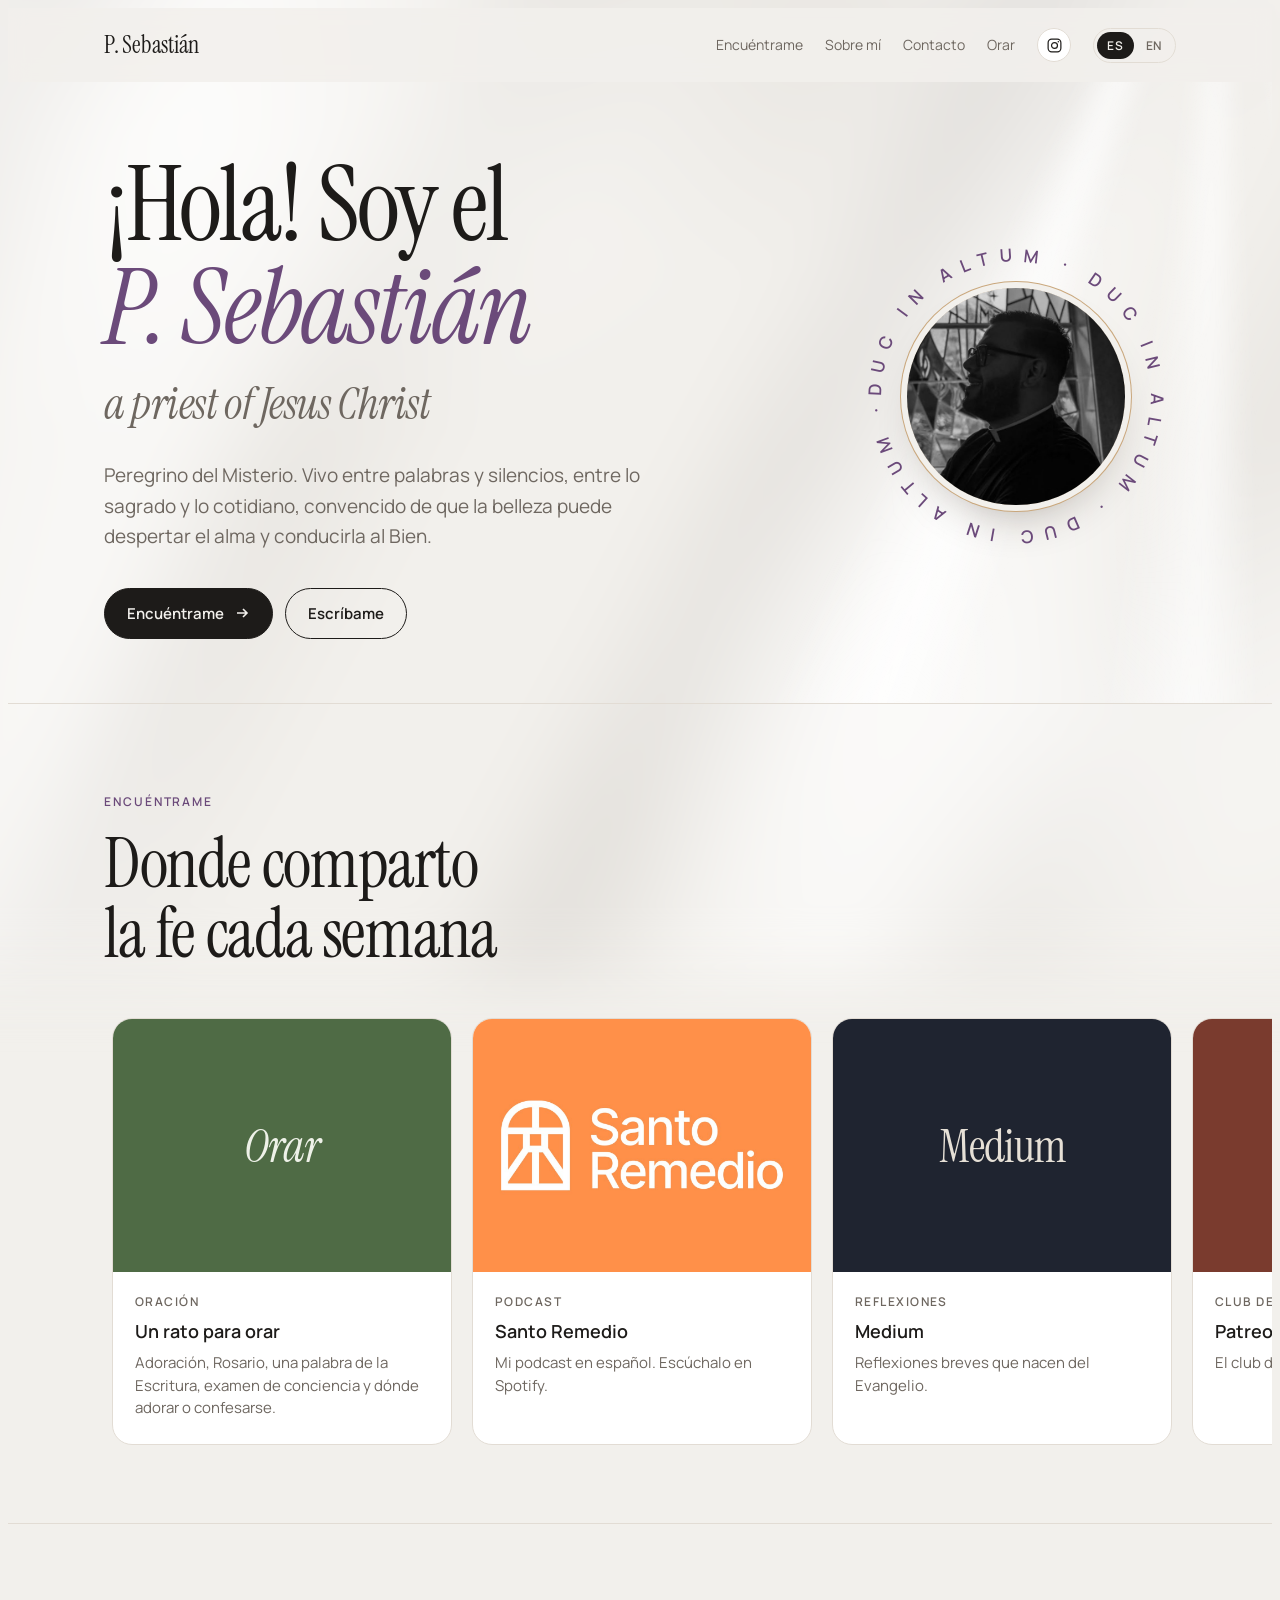
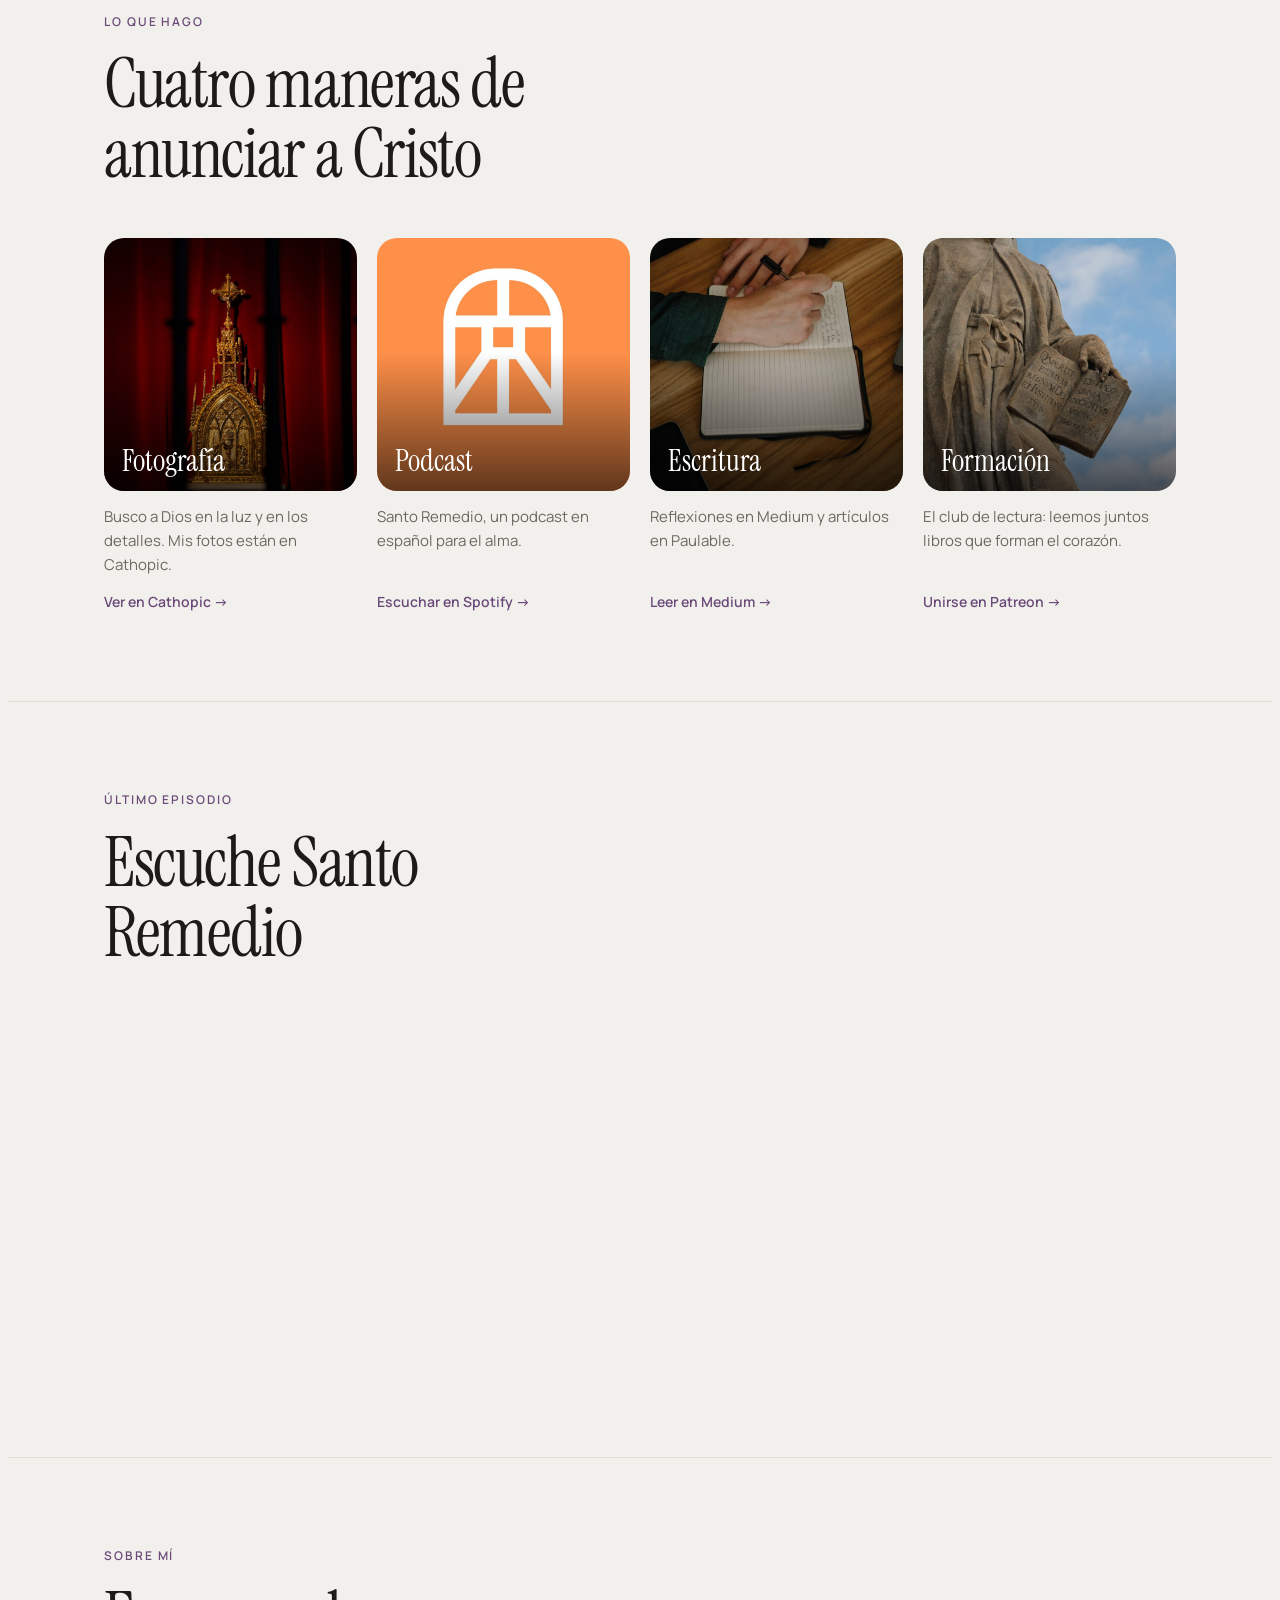
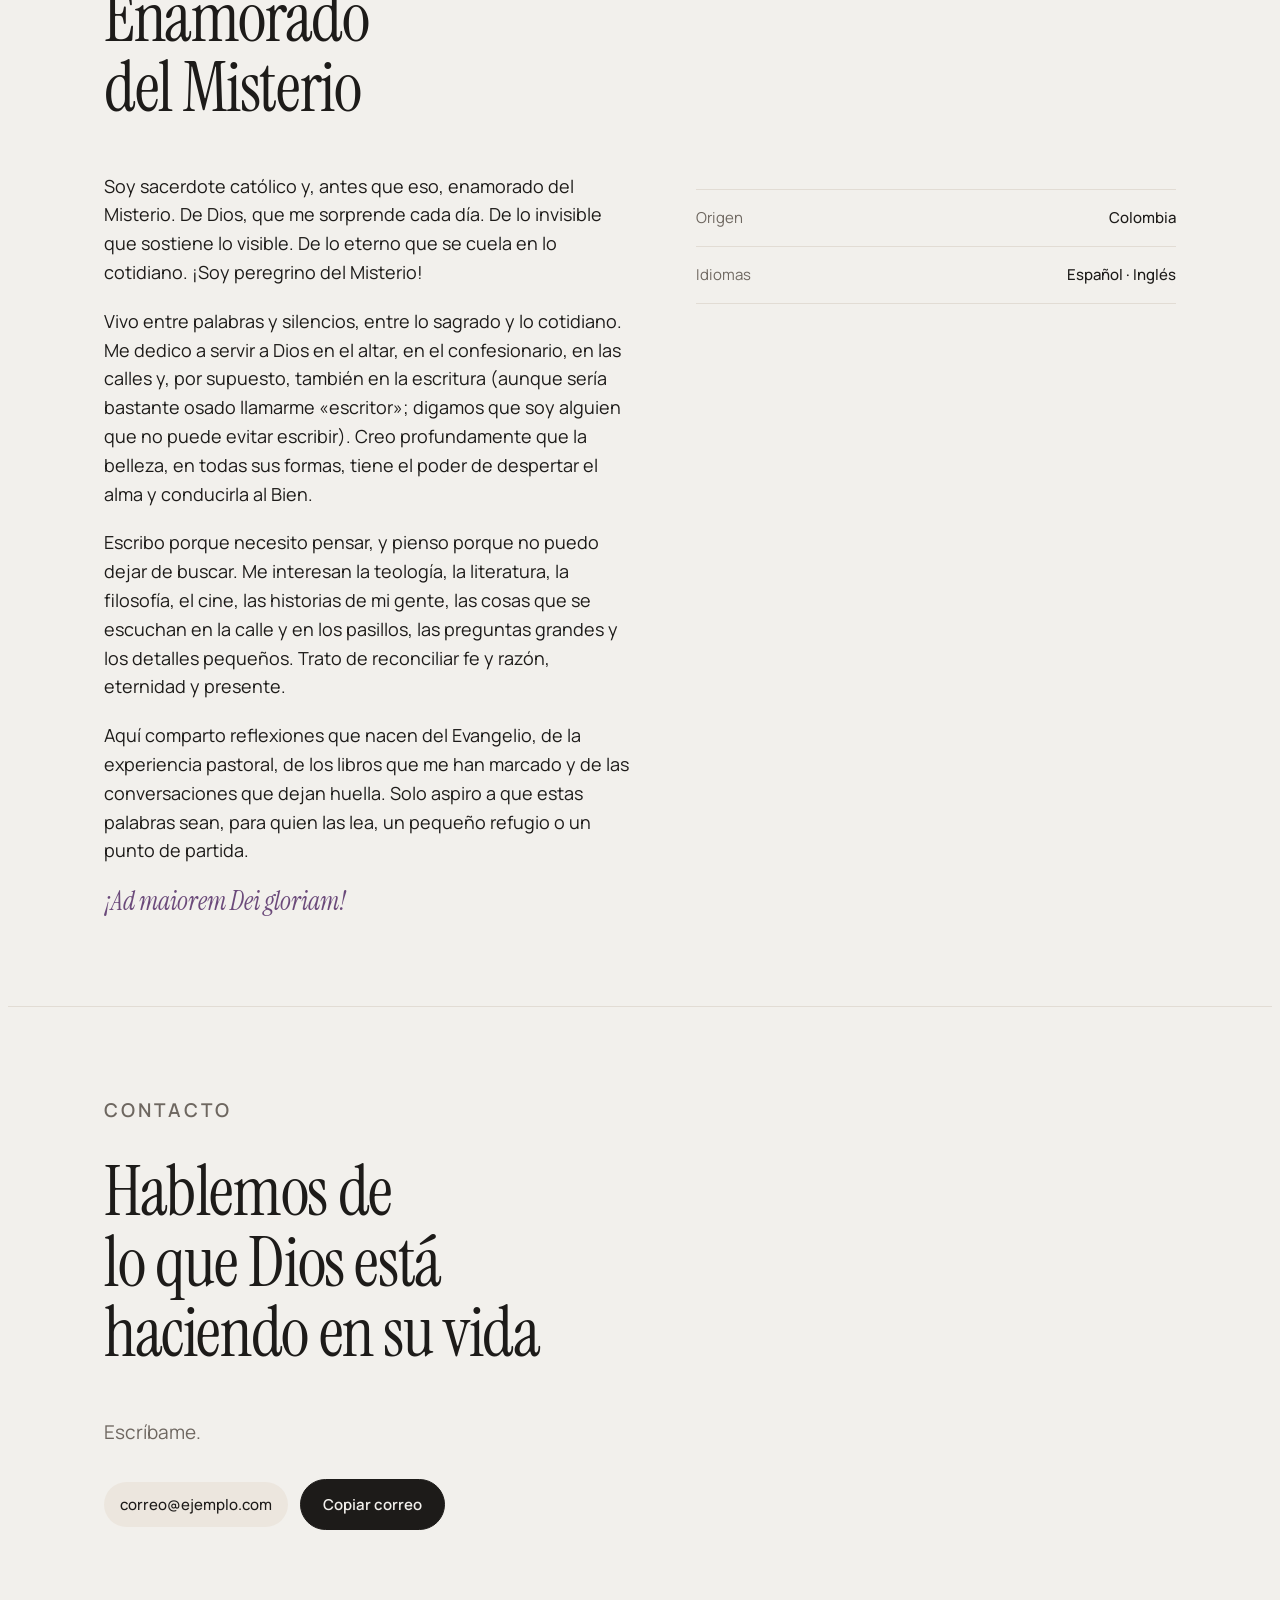
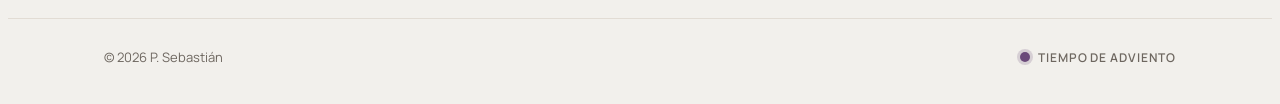
==== index.html @ 457eebe2 "Add files via upload" ====
<!doctype html>
<html lang="es">
<head>
<meta charset="utf-8">
<meta name="viewport" content="width=device-width, initial-scale=1, viewport-fit=cover">
<meta name="description" content="Sacerdote católico colombiano, peregrino del Misterio. Podcast Santo Remedio, reflexiones, fotografía, libros recomendados y la Escuela de Virtudes.">
<link rel="canonical" href="https://www.el-padrecito.com/">
<meta property="og:type" content="website">
<meta property="og:site_name" content="El Padrecito">
<meta property="og:locale" content="es_ES">
<meta property="og:title" content="P. Sebastián Muñoz Chavarría · a priest of Jesus Christ">
<meta property="og:description" content="Sacerdote católico colombiano, peregrino del Misterio. Podcast Santo Remedio, reflexiones, fotografía, libros recomendados y la Escuela de Virtudes.">
<meta property="og:url" content="https://www.el-padrecito.com/">
<meta property="og:image" content="https://www.el-padrecito.com/og.jpg">
<meta property="og:image:width" content="1200">
<meta property="og:image:height" content="630">
<meta name="twitter:card" content="summary_large_image">
<meta name="twitter:title" content="P. Sebastián Muñoz Chavarría · a priest of Jesus Christ">
<meta name="twitter:description" content="Sacerdote católico colombiano, peregrino del Misterio. Podcast Santo Remedio, reflexiones, fotografía, libros recomendados y la Escuela de Virtudes.">
<meta name="twitter:image" content="https://www.el-padrecito.com/og.jpg">
<script type="application/ld+json">{"@context": "https://schema.org", "@type": "Person", "name": "Sebastián Muñoz Chavarría", "alternateName": ["P. Sebastián", "El Padrecito"], "jobTitle": "Sacerdote católico", "url": "https://www.el-padrecito.com/", "image": "https://www.el-padrecito.com/retrato.jpg", "sameAs": ["https://www.instagram.com/elpadrecito.co/", "https://open.spotify.com/show/6tqSqzJqAPryxEpeXzeEpU", "https://medium.com/@sebastianmunoz412", "https://www.patreon.com/c/elpadrecito", "https://cathopic.com/@sebastianmunoz412", "https://paulable.com/@sebastian"]}</script>
<title>P. Sebastián Muñoz Chavarría · a priest of Jesus Christ</title>
<link rel="icon" href="favicon.svg" type="image/svg+xml">
<link rel="icon" href="favicon-32.png" sizes="32x32" type="image/png">
<link rel="apple-touch-icon" href="apple-touch-icon.png">
<link rel="preconnect" href="https://fonts.googleapis.com">
<link rel="preconnect" href="https://fonts.gstatic.com" crossorigin>
<link rel="stylesheet" href="https://fonts.googleapis.com/css2?family=Instrument+Serif:ital@0;1&family=Manrope:wght@400;500;600&display=swap">
<script src="liturgia.js?v=1"></script>
<link rel="stylesheet" href="style.css?v=15">

</head>
<body>
<div class="satin" aria-hidden="true"></div>
<nav>
  <div class="wrap">
    <a class="brand" href="#top">P. Sebastián</a>
    <div class="navlinks">
      <a href="#trabajo" data-es="Encuéntrame" data-en="Find me">Encuéntrame</a>
      <a href="#sobre" data-es="Sobre mí" data-en="About">Sobre mí</a>
      <a href="#contacto" data-es="Contacto" data-en="Contact">Contacto</a>
      <a href="orar.html" data-es="Orar" data-en="Pray">Orar</a>
      <a class="ig" href="https://www.instagram.com/elpadrecito.co/" target="_blank" rel="noopener" aria-label="Instagram @elpadrecito.co" title="@elpadrecito.co"><svg viewBox="0 0 24 24" width="17" height="17" fill="none" stroke="currentColor" stroke-width="1.7" aria-hidden="true"><rect x="3" y="3" width="18" height="18" rx="5"/><circle cx="12" cy="12" r="4.2"/><circle cx="17.4" cy="6.6" r="1.1" fill="currentColor" stroke="none"/></svg></a>
      <div class="lang" role="group" aria-label="Idioma / Language">
        <button type="button" id="lang-es" aria-pressed="true">ES</button>
        <button type="button" id="lang-en" aria-pressed="false">EN</button>
      </div>
    </div>
  </div>
</nav>

<header class="hero" id="top">
  <div class="wrap">
    <div class="hero-grid">
    <div class="hero-text">
    <h1 data-es="¡Hola! Soy el <em>P. Sebastián</em><span class='tagline'>a priest of Jesus Christ</span>" data-en="Hi! I'm <em>Fr. Sebastián</em><span class='tagline'>a priest of Jesus Christ</span>">¡Hola! Soy el <em>P. Sebastián</em><span class='tagline'>a priest of Jesus Christ</span></h1>
    <p data-es="Peregrino del Misterio. Vivo entre palabras y silencios, entre lo sagrado y lo cotidiano, convencido de que la belleza puede despertar el alma y conducirla al Bien." data-en="A pilgrim of the Mystery. I live between words and silences, between the sacred and the everyday, convinced that beauty can awaken the soul and lead it to the Good.">Peregrino del Misterio. Vivo entre palabras y silencios, entre lo sagrado y lo cotidiano, convencido de que la belleza puede despertar el alma y conducirla al Bien.</p>
    <div class="ctas">
      <a class="btn primary" href="#trabajo"><span data-es="Encuéntrame" data-en="Find me">Encuéntrame</span><svg viewBox="0 0 16 16" fill="none" stroke="currentColor" stroke-width="1.6"><path d="M3 8h10M9 4l4 4-4 4"/></svg></a>
      <a class="btn" href="#contacto"><span data-es="Escríbame" data-en="Get in touch">Escríbame</span></a>
    </div>
      <div class="sd-pill" id="santo" hidden><span class="d" id="santo-d"></span><span class="t"><span class="n"><span id="santo-hoy">Hoy,</span> <b id="santo-n"></b></span><i id="santo-q"></i><small id="santo-r"></small></span></div>
    </div>
    <div class="portrait" aria-hidden="false">
      <img src="retrato.jpg" alt="P. Sebastián Muñoz Chavarría junto a un vitral" width="520" height="520">
      <svg class="ring-text" viewBox="0 0 200 200" aria-hidden="true"><defs><path id="ringPath" d="M100,100 m-84,0 a84,84 0 1,1 168,0 a84,84 0 1,1 -168,0"/></defs><text><textPath href="#ringPath" textLength="520">DUC IN ALTUM · DUC IN ALTUM · DUC IN ALTUM ·</textPath></text></svg>
    </div>
    </div>
  </div>
</header>

<section class="block" id="trabajo" style="padding-bottom:72px">
  <div class="wrap">
    <p class="label" data-es="Encuéntrame" data-en="Find me">Encuéntrame</p>
    <h2 data-es="Donde comparto la fe cada semana" data-en="Where I share the faith every week">Donde comparto la fe cada semana</h2>
  </div>
  <div class="gallery" id="gallery" tabindex="0" aria-label="Galería de proyectos">
    <div class="track" id="track">
      <a class="work" data-link="rezar" href="orar.html">
        <div class="art" style="background:#4f6b45;color:#eef1e8"><span><i>Orar</i></span></div>
        <div class="meta"><span class="kind" data-es="Oración" data-en="Prayer">Oración</span><span class="title" data-es="Un rato para orar" data-en="A moment to pray">Un rato para orar</span><span class="desc" data-es="Adoración, Rosario, una palabra de la Escritura, examen de conciencia y dónde adorar o confesarse." data-en="Adoration, the Rosary, a word from Scripture, an examination of conscience and where to adore or go to confession.">Adoración, Rosario, una palabra de la Escritura, examen de conciencia y dónde adorar o confesarse.</span></div>
      </a>
      <a class="work" data-link="spotify" href="#contacto" target="_blank" rel="noopener">
        <div class="art photo-art" style="background:#ff9049"><img src="santo-remedio.jpg" alt="Santo Remedio" loading="lazy"></div>
        <div class="meta"><span class="kind" data-es="Podcast" data-en="Podcast">Podcast</span><span class="title">Santo Remedio</span><span class="desc" data-es="Mi podcast en español. Escúchalo en Spotify." data-en="My Spanish-language podcast. Listen on Spotify.">Mi podcast en español. Escúchalo en Spotify.</span></div>
      </a>
      <a class="work" data-link="medium" href="#contacto" target="_blank" rel="noopener">
        <div class="art" style="background:#1f2430;color:#e6e0d6"><span>Medium</span></div>
        <div class="meta"><span class="kind" data-es="Reflexiones" data-en="Reflections">Reflexiones</span><span class="title">Medium</span><span class="desc" data-es="Reflexiones breves que nacen del Evangelio." data-en="Short reflections born from the Gospel.">Reflexiones breves que nacen del Evangelio.</span></div>
      </a>
      <a class="work" data-link="patreon" href="#contacto" target="_blank" rel="noopener">
        <div class="art" style="background:#7a3b2e;color:#f6e9e0"><span>Book<br><i>Club</i></span></div>
        <div class="meta"><span class="kind" data-es="Club de lectura" data-en="Book club">Club de lectura</span><span class="title">Patreon</span><span class="desc" data-es="El club de lectura, libro por libro." data-en="The book club, one book at a time.">El club de lectura, libro por libro.</span></div>
      </a>
      <a class="work" data-link="paulable" href="#contacto" target="_blank" rel="noopener">
        <div class="art" style="background:#e9dfd1;color:#3a2a1c"><span><i>Paulable</i></span></div>
        <div class="meta"><span class="kind" data-es="Artículos" data-en="Articles">Artículos</span><span class="title">Paulable</span><span class="desc" data-es="Artículos sobre fe, cultura y vida cristiana." data-en="Articles on faith, culture and Christian life.">Artículos sobre fe, cultura y vida cristiana.</span></div>
      </a>
      <a class="work" data-link="cathopic" href="#contacto" target="_blank" rel="noopener">
        <div class="art" style="background:#c9a77c;color:#2a1d10"><span>Cathopic</span></div>
        <div class="meta"><span class="kind" data-es="Fotografía" data-en="Photography">Fotografía</span><span class="title">Cathopic</span><span class="desc" data-es="Mis fotografías, libres para usar en la Iglesia." data-en="My photographs, free to use for the Church.">Mis fotografías, libres para usar en la Iglesia.</span></div>
      </a>
      <a class="work" data-link="virtudes" href="#contacto" target="_blank" rel="noopener">
        <div class="art" style="background:#dde3da;color:#24302a"><span>Escuela de<br><i>Virtudes</i></span></div>
        <div class="meta"><span class="kind" data-es="Formación" data-en="Formation">Formación</span><span class="title">Escuela de Virtudes</span><span class="desc" data-es="Encuentros sobre la vida virtuosa." data-en="Sessions on the life of virtue.">Encuentros sobre la vida virtuosa.</span></div>
      </a>
      <a class="work" data-link="libros" href="#contacto" target="_blank" rel="noopener">
        <div class="art" style="background:#3b3047;color:#efe6f2"><span><i>Libros</i></span></div>
        <div class="meta"><span class="kind" data-es="Recomendaciones" data-en="Recommendations">Recomendaciones</span><span class="title">Libros recomendados</span><span class="desc" data-es="Los libros que me han marcado." data-en="The books that have shaped me.">Los libros que me han marcado.</span></div>
      </a>
    </div>
  </div>
</section>

<section class="block" id="hago">
  <div class="wrap">
    <p class="label" data-es="Lo que hago" data-en="What I do">Lo que hago</p>
    <h2 data-es="Cuatro maneras de anunciar a Cristo" data-en="Four ways of proclaiming Christ">Cuatro maneras de anunciar a Cristo</h2>
    <div class="crafts">
      <div class="craft has-photo">
        <div class="ill photo"><img src="tabernaculo.jpg" alt="Tabernáculo dorado frente a una cortina roja" loading="lazy"><span class="cap" data-es="Fotografía" data-en="Photography">Fotografía</span></div>
        <h3 data-es="Fotografía" data-en="Photography">Fotografía</h3>
        <p data-es="Busco a Dios en la luz y en los detalles. Mis fotos están en Cathopic." data-en="I look for God in light and in details. My photos are on Cathopic.">Busco a Dios en la luz y en los detalles. Mis fotos están en Cathopic.</p>
        <a class="more" data-link="cathopic" href="#contacto" target="_blank" rel="noopener"><span data-es="Ver en Cathopic" data-en="See on Cathopic">Ver en Cathopic</span> →</a>
      </div>
      <div class="craft has-photo">
        <div class="ill photo"><img src="podcast.jpg" alt="Logo de Santo Remedio" loading="lazy"><span class="cap" data-es="Podcast" data-en="Podcast">Podcast</span></div>
        <h3 data-es="Podcast" data-en="Podcast">Podcast</h3>
        <p data-es="Santo Remedio, un podcast en español para el alma." data-en="Santo Remedio, a Spanish-language podcast for the soul.">Santo Remedio, un podcast en español para el alma.</p>
        <a class="more" data-link="spotify" href="#contacto" target="_blank" rel="noopener"><span data-es="Escuchar en Spotify" data-en="Listen on Spotify">Escuchar en Spotify</span> →</a>
      </div>
      <div class="craft has-photo">
        <div class="ill photo"><img src="escritura.jpg" alt="Mano escribiendo en un cuaderno" loading="lazy"><span class="cap" data-es="Escritura" data-en="Writing">Escritura</span></div>
        <h3 data-es="Escritura" data-en="Writing">Escritura</h3>
        <p data-es="Reflexiones en Medium y artículos en Paulable." data-en="Reflections on Medium and articles on Paulable.">Reflexiones en Medium y artículos en Paulable.</p>
        <a class="more" data-link="medium" href="#contacto" target="_blank" rel="noopener"><span data-es="Leer en Medium" data-en="Read on Medium">Leer en Medium</span> →</a>
      </div>
      <div class="craft has-photo">
        <div class="ill photo"><img src="formacion.jpg" alt="Estatua de un santo con un libro abierto" loading="lazy"><span class="cap" data-es="Formación" data-en="Formation">Formación</span></div>
        <h3 data-es="Formación" data-en="Formation">Formación</h3>
        <p data-es="El club de lectura: leemos juntos libros que forman el corazón." data-en="The book club: we read books together that form the heart.">El club de lectura: leemos juntos libros que forman el corazón.</p>
        <a class="more" data-link="patreon" href="#contacto" target="_blank" rel="noopener"><span data-es="Unirse en Patreon" data-en="Join on Patreon">Unirse en Patreon</span> →</a>
      </div>
    </div>
  </div>
</section>


<section class="block" id="podcast">
  <div class="wrap">
    <p class="label" data-es="Último episodio" data-en="Latest episode">Último episodio</p>
    <h2 data-es="Escuche Santo Remedio" data-en="Listen to Santo Remedio">Escuche Santo Remedio</h2>
    <div class="player"><iframe title="Santo Remedio en Spotify" src="https://open.spotify.com/embed/show/6tqSqzJqAPryxEpeXzeEpU?utm_source=generator" width="100%" height="352" frameborder="0" allowfullscreen allow="autoplay; clipboard-write; encrypted-media; fullscreen; picture-in-picture" loading="lazy"></iframe></div>
  </div>
</section>

<section class="block" id="sobre">
  <div class="wrap">
    <p class="label" data-es="Sobre mí" data-en="About me">Sobre mí</p>
    <h2 data-es="Enamorado del Misterio" data-en="In love with the Mystery">Enamorado del Misterio</h2>
    <div class="about">
      <div class="text">
        <p data-es="Soy sacerdote católico y, antes que eso, enamorado del Misterio. De Dios, que me sorprende cada día. De lo invisible que sostiene lo visible. De lo eterno que se cuela en lo cotidiano. ¡Soy peregrino del Misterio!" data-en="I am a Catholic priest and, before that, in love with the Mystery. With God, who surprises me every day. With the invisible that holds up the visible. With the eternal that slips into the everyday. I am a pilgrim of the Mystery!">Soy sacerdote católico y, antes que eso, enamorado del Misterio. De Dios, que me sorprende cada día. De lo invisible que sostiene lo visible. De lo eterno que se cuela en lo cotidiano. ¡Soy peregrino del Misterio!</p>
        <p data-es="Vivo entre palabras y silencios, entre lo sagrado y lo cotidiano. Me dedico a servir a Dios en el altar, en el confesionario, en las calles y, por supuesto, también en la escritura (aunque sería bastante osado llamarme «escritor»; digamos que soy alguien que no puede evitar escribir). Creo profundamente que la belleza, en todas sus formas, tiene el poder de despertar el alma y conducirla al Bien." data-en="I live between words and silences, between the sacred and the everyday. I serve God at the altar, in the confessional, in the streets and, of course, in writing too (though calling myself a “writer” would be rather bold; let’s say I am someone who can’t help writing). I believe deeply that beauty, in all its forms, has the power to awaken the soul and lead it to the Good.">Vivo entre palabras y silencios, entre lo sagrado y lo cotidiano. Me dedico a servir a Dios en el altar, en el confesionario, en las calles y, por supuesto, también en la escritura (aunque sería bastante osado llamarme «escritor»; digamos que soy alguien que no puede evitar escribir). Creo profundamente que la belleza, en todas sus formas, tiene el poder de despertar el alma y conducirla al Bien.</p>
        <p data-es="Escribo porque necesito pensar, y pienso porque no puedo dejar de buscar. Me interesan la teología, la literatura, la filosofía, el cine, las historias de mi gente, las cosas que se escuchan en la calle y en los pasillos, las preguntas grandes y los detalles pequeños. Trato de reconciliar fe y razón, eternidad y presente." data-en="I write because I need to think, and I think because I can’t stop searching. I care about theology, literature, philosophy, film, the stories of my people, the things you hear in the street and in the hallways, the big questions and the small details. I try to reconcile faith and reason, eternity and the present.">Escribo porque necesito pensar, y pienso porque no puedo dejar de buscar. Me interesan la teología, la literatura, la filosofía, el cine, las historias de mi gente, las cosas que se escuchan en la calle y en los pasillos, las preguntas grandes y los detalles pequeños. Trato de reconciliar fe y razón, eternidad y presente.</p>
        <p data-es="Aquí comparto reflexiones que nacen del Evangelio, de la experiencia pastoral, de los libros que me han marcado y de las conversaciones que dejan huella. Solo aspiro a que estas palabras sean, para quien las lea, un pequeño refugio o un punto de partida." data-en="Here I share reflections born from the Gospel, from pastoral experience, from the books that have shaped me and from the conversations that leave a mark. My only hope is that these words may be, for whoever reads them, a small refuge or a place to begin.">Aquí comparto reflexiones que nacen del Evangelio, de la experiencia pastoral, de los libros que me han marcado y de las conversaciones que dejan huella. Solo aspiro a que estas palabras sean, para quien las lea, un pequeño refugio o un punto de partida.</p>
        <p class="quote">¡Ad maiorem Dei gloriam!</p>
      </div>
      <dl class="facts">
        <div><dt data-es="Origen" data-en="From">Origen</dt><dd>Colombia</dd></div>
        <div><dt data-es="Idiomas" data-en="Languages">Idiomas</dt><dd data-es="Español · Inglés" data-en="Spanish · English">Español · Inglés</dd></div>
        <div><dt data-es="Formación" data-en="Studies">Formación</dt><dd data-es="M.Div. · Lic. en Derecho Canónico (en curso)" data-en="M.Div. · Lic. in Canon Law (in progress)">M.Div. · Lic. en Derecho Canónico (en curso)</dd></div>
      </dl>
    </div>
  </div>
</section>

<section class="block contact" id="contacto">
  <div class="wrap">
    <p class="label" data-es="Contacto" data-en="Get in touch">Contacto</p>
    <h2 data-es="Hablemos de lo que Dios está haciendo en su vida" data-en="Let's talk about what God is doing in your life">Hablemos de lo que Dios está haciendo en su vida</h2>
    <p data-es="Escríbame." data-en="Write to me.">Escríbame.</p>
    <div class="mail">
      <code id="email">correo@ejemplo.com</code>
      <button class="btn primary" type="button" id="copy"><span data-es="Copiar correo" data-en="Copy email">Copiar correo</span></button>
      <span class="toast" id="toast" aria-live="polite"></span>
    </div>
  </div>
</section>

<footer>
  <div class="wrap">
    <span>© 2026 P. Sebastián</span>
  </div>
</footer>

<script>
(function(){
  // language
  const els=[...document.querySelectorAll('[data-es]')];
  const bES=document.getElementById('lang-es'), bEN=document.getElementById('lang-en');
  function setLang(l){
    els.forEach(e=>{e.innerHTML=e.dataset[l]});
    document.documentElement.lang=l;
    bES.setAttribute('aria-pressed',l==='es'); bEN.setAttribute('aria-pressed',l==='en');
    try{localStorage.setItem('lang',l)}catch(e){}
  }
  bES.onclick=()=>setLang('es'); bEN.onclick=()=>setLang('en');
  let saved=null; try{saved=localStorage.getItem('lang')}catch(e){}
  setLang(saved==='en'?'en':'es');

  // Enlaces: rellene los que faltan ("" = todavía sin enlace)
  const LINKS={
    spotify:"https://open.spotify.com/show/6tqSqzJqAPryxEpeXzeEpU",
    cathopic:"https://cathopic.com/@sebastianmunoz412",
    medium:"https://medium.com/@sebastianmunoz412", patreon:"https://www.patreon.com/c/elpadrecito", paulable:"https://paulable.com/@sebastian", virtudes:"escuela-de-virtudes.html", rezar:"orar.html", libros:"libros.html"
  };
  document.querySelectorAll('[data-link]').forEach(a=>{
    const u=LINKS[a.dataset.link];
    if(u){a.href=u; if(!/^https?:/.test(u)) a.removeAttribute('target')}else{a.href="#contacto";a.removeAttribute('target')}
  });

  // gallery: auto-scroll loop, pause on interaction, drag
  const g=document.getElementById('gallery'), t=document.getElementById('track');
  t.innerHTML+=t.innerHTML; // duplicate for loop
  const reduce=matchMedia('(prefers-reduced-motion: reduce)').matches;
  let paused=false, down=false, sx=0, sl=0, moved=false, raf;
  function step(){
    if(!paused && !down){ g.scrollLeft+=0.5; const half=t.scrollWidth/2; if(g.scrollLeft>=half) g.scrollLeft-=half; }
    raf=requestAnimationFrame(step);
  }
  if(!reduce) step();
  g.addEventListener('mouseenter',()=>paused=true);
  g.addEventListener('mouseleave',()=>{paused=false;down=false;g.classList.remove('drag')});
  g.addEventListener('touchstart',()=>paused=true,{passive:true});
  g.addEventListener('touchend',()=>setTimeout(()=>paused=false,2500));
  g.addEventListener('focus',()=>paused=true); g.addEventListener('blur',()=>paused=false);
  g.addEventListener('keydown',e=>{if(e.key==='ArrowRight'){g.scrollBy({left:360,behavior:'smooth'})} if(e.key==='ArrowLeft'){g.scrollBy({left:-360,behavior:'smooth'})}});
  g.addEventListener('mousedown',e=>{down=true;moved=false;sx=e.pageX;sl=g.scrollLeft;g.classList.add('drag')});
  window.addEventListener('mouseup',()=>{down=false;g.classList.remove('drag')});
  g.addEventListener('mousemove',e=>{if(!down)return; const dx=e.pageX-sx; if(Math.abs(dx)>4)moved=true; g.scrollLeft=sl-dx});
  g.addEventListener('click',e=>{if(moved){e.preventDefault();moved=false}},true);
  t.querySelectorAll('a,img').forEach(a=>a.setAttribute('draggable','false'));

  // copy email
  const toast=document.getElementById('toast');
  document.getElementById('copy').onclick=function(){
    const txt=document.getElementById('email').textContent;
    const es=document.documentElement.lang==='es';
    navigator.clipboard.writeText(txt).then(()=>{toast.textContent=es?'Copiado':'Copied'}).catch(()=>{
      const r=document.createRange(); r.selectNodeContents(document.getElementById('email'));
      const s=getSelection(); s.removeAllRanges(); s.addRange(r);
      toast.textContent=es?'Seleccionado: copie con Ctrl+C':'Selected: copy with Ctrl+C';
    });
  };
})();
</script>

<script>
(async function(){
  const box=document.getElementById('santo'); if(!box) return;
  function parseCSV(t){const rows=[];let row=[],f='',q=false;for(let i=0;i<t.length;i++){const c=t[i];if(q){if(c=='"'){if(t[i+1]=='"'){f+='"';i++}else q=false}else f+=c}else if(c=='"')q=true;else if(c==','){row.push(f);f=''}else if(c=='\n'){row.push(f);rows.push(row);row=[];f=''}else if(c!='\r')f+=c}if(f||row.length){row.push(f);rows.push(row)}return rows}
  try{
    const r=await fetch('https://docs.google.com/spreadsheets/d/12b6vitEHUczVqYSvxGOvb2GVtkXmPLxsuIWoCTOuQQU/gviz/tq?tqx=out:csv&gid=1437546478&t='+Date.now());
    const now=new Date(), M=now.getMonth()+1, D=now.getDate();
    const row=parseCSV(await r.text()).slice(1).find(x=>+x[0]===M && +x[1]===D);
    if(!row||!(row[2]||'').trim()) return;
    document.getElementById('santo-d').textContent=D;
    document.getElementById('santo-n').textContent=row[2].trim();
    const q=(row[3]||'').trim(), ref=(row[4]||'').trim();
    document.getElementById('santo-q').textContent=q?'«'+q+'»':'';
    document.getElementById('santo-r').textContent=(q&&ref&&ref!==row[2].trim())?'— '+ref:'';
    const setL=l=>{document.getElementById('santo-hoy').textContent=l==='en'?'Today,':'Hoy,'};
    setL(document.documentElement.lang); document.addEventListener('langchange',e=>setL(e.detail));
    document.getElementById('lang-es').addEventListener('click',()=>setL('es'));document.getElementById('lang-en').addEventListener('click',()=>setL('en'));
    box.hidden=false;
  }catch(e){}
})();
</script>
<script src="anim.js?v=1" defer></script>
</body>
</html>
---- style.css ----
/* Layout: single editorial column, oversized serif headlines, small uppercase section labels, one horizontal moving gallery */
:root{
  --bg:#f2f0ec; --vein:rgba(110,100,90,.11); --vein-soft:rgba(110,100,90,.065); --sheen:rgba(255,255,255,.55); --surface:#ffffff; --ink:#1d1b19; --muted:#6e6760; --line:#e2dcd4; --accent:#8a5a2b; --chip:#ece6de; --frame:#ffffff; --shadow:rgba(60,40,20,.18);
  --display:"Instrument Serif", "Iowan Old Style", Georgia, serif;
  --body:"Manrope", "Segoe UI", system-ui, sans-serif;
  --wrap:1120px;
  color-scheme:light;
}

*{box-sizing:border-box}
html{scroll-behavior:smooth;background:var(--bg)}
body{background:transparent;color:var(--ink);font-family:var(--body);font-size:17px;line-height:1.6;-webkit-font-smoothing:antialiased}
body::before{content:"";position:fixed;inset:0 0 auto;height:env(safe-area-inset-top,0px);z-index:10;background:var(--bg)}
a{color:inherit}
.wrap{max-width:var(--wrap);margin:0 auto;padding-left:max(24px, env(safe-area-inset-left,0px));padding-right:max(24px, env(safe-area-inset-right,0px))}

/* nav */
nav{position:sticky;top:0;z-index:5;background:color-mix(in srgb,var(--bg) 88%,transparent);backdrop-filter:blur(10px)}
nav .wrap{display:flex;align-items:center;justify-content:space-between;gap:16px;padding-block:18px}
.brand{font-family:var(--display);font-size:24px;text-decoration:none;letter-spacing:-.01em}
.navlinks{display:flex;align-items:center;gap:22px;font-size:14px}
.navlinks a{text-decoration:none;color:var(--muted)}
.navlinks a:hover{color:var(--ink)}
.lang{display:inline-flex;border:1px solid var(--line);border-radius:999px;padding:3px;gap:2px}
.lang button{font:600 12px var(--body);letter-spacing:.06em;border:0;background:transparent;color:var(--muted);padding:5px 10px;border-radius:999px;cursor:pointer}
.lang button[aria-pressed="true"]{background:var(--ink);color:var(--bg)}
.lang button:focus-visible,.btn:focus-visible,a:focus-visible{outline:2px solid var(--accent);outline-offset:3px}

/* hero */
.hero{position:relative;padding-block:72px 64px;overflow:hidden}
.hero h1{font-family:var(--display);font-weight:400;font-size:clamp(48px,8.2vw,112px);line-height:.98;letter-spacing:-.025em;margin:0;max-width:13ch;text-wrap:balance;position:relative;z-index:1}
.hero h1 em{font-style:italic;color:var(--accent)}
.hero p{max-width:46ch;margin:32px 0 0;font-size:19px;color:var(--muted);position:relative;z-index:1}
.ctas{display:flex;flex-wrap:wrap;gap:12px;margin-top:36px;position:relative;z-index:1}
.btn{display:inline-flex;align-items:center;gap:10px;font:600 15px var(--body);padding:14px 22px;border-radius:999px;text-decoration:none;border:1px solid var(--ink);transition:transform .2s ease}
.btn.primary{background:var(--ink);color:var(--bg)}
.btn:hover{transform:translateY(-2px)}
.btn svg{width:16px;height:16px}

/* sections */
section.block{padding-block:88px;border-top:1px solid var(--line)}
.label{font-size:12px;font-weight:600;letter-spacing:.16em;text-transform:uppercase;color:var(--accent);margin:0 0 18px}
h2{font-family:var(--display);font-weight:400;font-size:clamp(38px,5.4vw,72px);line-height:1.02;letter-spacing:-.02em;margin:0 0 48px;max-width:16ch;text-wrap:balance}
h3{font-family:var(--display);font-weight:400;font-size:30px;line-height:1.1;margin:0 0 10px}

/* gallery */
.gallery{overflow-x:auto;scrollbar-width:none;cursor:grab;padding-bottom:6px}
.gallery::-webkit-scrollbar{display:none}
.gallery.drag{cursor:grabbing}
.track{display:flex;gap:20px;width:max-content;padding-left:max(24px, calc((100vw - var(--wrap))/2 + 24px));padding-right:24px}
.work{width:min(340px,78vw);flex-shrink:0;background:var(--surface);border:1px solid var(--line);border-radius:20px;overflow:hidden;text-decoration:none;display:flex;flex-direction:column;user-select:none}
.work .art{aspect-ratio:4/3;display:grid;place-items:center;max-width:100%}
.work .art span{font-family:var(--display);font-size:46px;line-height:1;letter-spacing:-.02em;text-align:center;padding:0 20px}
.work .meta{padding:20px 22px 24px;display:flex;flex-direction:column;gap:6px}
.work .kind{font-size:12px;letter-spacing:.12em;text-transform:uppercase;color:var(--muted);font-weight:600}
.work .title{font-weight:600;font-size:18px}
.work .desc{font-size:15px;color:var(--muted);line-height:1.5}

/* crafts */
.crafts{display:grid;grid-template-columns:repeat(4,1fr);gap:20px}
.craft{display:flex;flex-direction:column;gap:14px;min-width:0}
.craft .ill{aspect-ratio:1;border-radius:20px;background:var(--chip);display:grid;place-items:center;max-width:100%}
.craft .ill.photo{position:relative;overflow:hidden}
.craft .ill.photo::after{content:"";position:absolute;inset:0;background:linear-gradient(transparent 45%,rgba(0,0,0,.62));pointer-events:none}
.craft .ill.photo .cap{position:absolute;left:18px;right:18px;bottom:14px;z-index:1;color:#fff;font-family:var(--display);font-size:30px;line-height:1.05}
.craft .ill.photo img{transition:transform .6s ease}
.craft:hover .ill.photo img{transform:scale(1.06)}
.craft.has-photo h3{position:absolute;width:1px;height:1px;overflow:hidden;clip:rect(0 0 0 0)}
.craft .ill img{width:100%;height:100%;object-fit:cover;display:block}
.craft .ill svg{width:52%;height:52%;stroke:var(--ink);fill:none;stroke-width:1.2}
.craft p{margin:0;color:var(--muted);font-size:15px}
.more{font-size:14px;font-weight:600;color:var(--accent);text-decoration:none;margin-top:auto}
.more:hover{text-decoration:underline}
.craft{height:100%}

/* about */
.about{display:grid;grid-template-columns:1.1fr 1fr;gap:64px;align-items:start}
.about .text{display:flex;flex-direction:column;gap:20px;font-size:18px;min-width:0}
.about .text p{margin:0;max-width:60ch}
.facts{display:grid;gap:0;border-top:1px solid var(--line);min-width:0}
.facts div{display:flex;justify-content:space-between;gap:20px;padding:16px 0;border-bottom:1px solid var(--line);font-size:15px}
.facts dt{color:var(--muted)}
.facts dd{margin:0;text-align:right;font-weight:500}
.quote{font-family:var(--display);font-style:italic;font-size:26px;line-height:1.25;color:var(--accent);margin:32px 0 0}

/* contact */
.contact{text-align:left}
.contact p{font-size:19px;color:var(--muted);max-width:44ch;margin:0 0 32px}
.mail{display:flex;flex-wrap:wrap;align-items:center;gap:12px}
.mail code{font:500 15px var(--body);background:var(--chip);padding:12px 16px;border-radius:999px;user-select:all}
.player{max-width:820px}
.player iframe{display:block;border:0;border-radius:16px}
.toast{font-size:13px;color:var(--accent);min-height:1em}

footer{border-top:1px solid var(--line)}
footer .wrap{display:flex;flex-wrap:wrap;justify-content:space-between;gap:12px;padding-block:28px;font-size:13px;color:var(--muted)}
footer i{font-family:var(--display);font-size:16px}


/* fondo satinado: vetas diagonales suaves */
.satin{position:fixed;inset:-80px;z-index:-1;pointer-events:none;background:var(--bg);filter:blur(30px)}
.satin::before,.satin::after{content:"";position:absolute;inset:0}
.satin::before{background:
  linear-gradient(118deg, transparent 0%, var(--vein) 9%, transparent 16%, transparent 27%, var(--vein-soft) 33%, transparent 41%, transparent 52%, var(--vein) 58%, transparent 66%, transparent 74%, var(--vein-soft) 81%, transparent 90%),
  linear-gradient(104deg, transparent 0%, var(--sheen) 20%, transparent 30%, transparent 55%, var(--sheen) 68%, transparent 80%)}
.satin::after{background:
  radial-gradient(60% 45% at 18% 20%, var(--sheen), transparent 70%),
  radial-gradient(50% 40% at 80% 75%, var(--sheen), transparent 70%),
  radial-gradient(45% 35% at 65% 10%, var(--vein-soft), transparent 70%)}

@media (max-width:900px){
  .crafts{grid-template-columns:repeat(2,1fr)}
  .about{grid-template-columns:1fr;gap:40px}
}
@media (max-width:560px){
  .navlinks a{display:none}
  .hero{padding-block:48px}
  section.block{padding-block:64px}
  .crafts{grid-template-columns:1fr 1fr;gap:14px}
  h3{font-size:24px}
}
@media (prefers-reduced-motion:reduce){html{scroll-behavior:auto}.btn,.craft .ill.photo img{transition:none}.craft:hover .ill.photo img{transform:none}}

/* ===== subpáginas ===== */
.back{font-size:14px;color:var(--muted);text-decoration:none}
.back:hover{color:var(--ink)}
.page-hero{padding-block:64px 56px}
.page-hero h1{font-family:var(--display);font-weight:400;font-size:clamp(46px,7vw,96px);line-height:1;letter-spacing:-.025em;margin:16px 0 0;max-width:14ch;text-wrap:balance}
.page-hero h1 em{font-style:italic;color:var(--accent)}
.page-hero p{max-width:52ch;margin:28px 0 0;font-size:19px;color:var(--muted)}
.cite{font-family:var(--display);font-style:italic;font-size:clamp(26px,3.4vw,38px);line-height:1.25;max-width:30ch;margin:0;text-wrap:balance}
.cite small{display:block;font-family:var(--body);font-style:normal;font-size:13px;letter-spacing:.14em;text-transform:uppercase;color:var(--muted);margin-top:18px}
.cards{display:grid;grid-template-columns:repeat(3,1fr);gap:20px}
.vcard{background:var(--surface);border:1px solid var(--line);border-radius:20px;padding:28px 26px 30px;display:flex;flex-direction:column;gap:10px;min-width:0}
.vcard .tag{font-size:12px;font-weight:600;letter-spacing:.14em;text-transform:uppercase;color:var(--accent)}
.vcard h3{margin:0}
.vcard p{margin:0;color:var(--muted);font-size:15px}
.vcard.dark{background:var(--ink);color:var(--bg);border-color:var(--ink)}
.vcard.dark p{color:color-mix(in srgb,var(--bg) 75%,transparent)}
.vcard.dark .tag{color:#d8b48a}
.steps{display:grid;grid-template-columns:repeat(3,1fr);gap:28px;counter-reset:s}
.step{display:flex;flex-direction:column;gap:8px;border-top:1px solid var(--ink);padding-top:18px}
.step b{font-family:var(--display);font-weight:400;font-size:44px;line-height:1;color:var(--accent)}
.step p{margin:0;color:var(--muted);font-size:15px}
.share{display:flex;flex-wrap:wrap;gap:10px;margin-top:24px}
.share a,.share button{font:600 14px var(--body);padding:11px 18px;border-radius:999px;border:1px solid var(--line);background:var(--surface);color:var(--ink);text-decoration:none;cursor:pointer}
.share a:hover,.share button:hover{border-color:var(--ink)}
/* libros */
.books{display:grid;grid-template-columns:repeat(auto-fill,minmax(220px,1fr));gap:36px 28px}
.book{display:flex;flex-direction:column;gap:12px;min-width:0}
.cover{aspect-ratio:2/3;border-radius:6px 12px 12px 6px;padding:22px 18px;display:flex;flex-direction:column;justify-content:space-between;box-shadow:inset 6px 0 0 rgba(0,0,0,.12),0 18px 34px -20px rgba(40,25,10,.45);transition:transform .35s ease}
.book:hover .cover{transform:translateY(-6px) rotate(-1deg)}
.cover .ct{font-family:var(--display);font-size:28px;line-height:1.05;text-wrap:balance}
.cover .ca{font-size:11px;font-weight:600;letter-spacing:.16em;text-transform:uppercase;opacity:.8}
.book h3{font-size:24px;margin:0}
.book .au{font-size:13px;font-weight:600;letter-spacing:.08em;text-transform:uppercase;color:var(--muted)}
.book p{margin:0;font-size:15px;color:var(--muted)}
.filters{display:flex;flex-wrap:wrap;gap:8px;margin:-24px 0 40px}
.filters button{font:600 13px var(--body);padding:8px 14px;border-radius:999px;border:1px solid var(--line);background:transparent;color:var(--muted);cursor:pointer}
.filters button[aria-pressed="true"]{background:var(--ink);color:var(--bg);border-color:var(--ink)}
@media (max-width:900px){.cards,.steps{grid-template-columns:1fr 1fr}}
@media (max-width:560px){.cards,.steps{grid-template-columns:1fr}.page-hero{padding-block:44px}}
@media (prefers-reduced-motion:reduce){.cover{transition:none}.book:hover .cover{transform:none}}

/* saludo: línea inferior */
.hero h1 .tagline{display:block;font-style:italic;font-size:.42em;line-height:1.1;letter-spacing:-.01em;color:var(--muted);margin-top:.45em}
/* rayos de luz en la portada */
.hero::before{content:"";position:absolute;inset:-20% -10% -10% 20%;pointer-events:none;z-index:0;
  background:conic-gradient(from 160deg at 85% -20%,transparent 0deg,rgba(255,255,255,.8) 6deg,transparent 12deg,transparent 18deg,rgba(255,255,255,.65) 22deg,transparent 28deg,transparent 36deg,rgba(255,255,255,.75) 41deg,transparent 47deg);
  filter:blur(10px)}
.work .art.photo-art{overflow:hidden}
.work .art.photo-art img{width:100%;height:100%;object-fit:cover;display:block}
.cover.has-img{padding:0;overflow:hidden;background:var(--chip)}
.cover.has-img img{width:100%;height:100%;object-fit:cover;display:block}
/* retrato con texto girando */
.hero-grid{display:grid;grid-template-columns:1fr auto;align-items:center;gap:48px;position:relative;z-index:1}
.hero-text{min-width:0}
.portrait{position:relative;width:clamp(220px,26vw,320px);aspect-ratio:1;max-width:100%}
.portrait img{position:absolute;inset:16%;width:68%;height:68%;object-fit:cover;border-radius:50%;box-shadow:0 0 0 6px var(--bg),0 0 0 7px #c9a77c,0 24px 50px -24px rgba(40,25,10,.45)}
.portrait .ring-text{position:absolute;inset:0;width:100%;height:100%;animation:ringspin 28s linear infinite;font:600 11px var(--body);letter-spacing:.5px;fill:var(--accent);overflow:visible}
@keyframes ringspin{to{transform:rotate(360deg)}}
@media (max-width:820px){.hero-grid{grid-template-columns:1fr;gap:28px}.portrait{order:-1;width:200px}}
@media (prefers-reduced-motion:reduce){.portrait .ring-text{animation:none}}

/* instagram en el menú */
.navlinks a.ig{display:inline-grid;place-items:center;width:34px;height:34px;border:1px solid var(--line);border-radius:50%;color:var(--ink);background:var(--surface);transition:transform .2s ease,border-color .2s ease}
.navlinks a.ig:hover{border-color:var(--ink);transform:translateY(-1px)}

/* santo del día */
.sd-pill{display:flex;align-items:flex-start;gap:14px;margin-top:28px;background:var(--surface);border:1px solid var(--line);border-radius:22px;padding:10px 20px 12px 10px;max-width:560px;box-shadow:0 14px 30px -24px rgba(40,25,10,.35)}
.sd-pill .d{width:40px;height:40px;flex-shrink:0;border-radius:50%;background:var(--ink);color:var(--bg);display:grid;place-items:center;font-family:var(--display);font-size:19px}
.sd-pill .t{display:flex;flex-direction:column;gap:4px;min-width:0;padding-top:2px}
.sd-pill .n{font-size:14px;color:var(--muted)}
.sd-pill .n b{color:var(--ink);font-weight:600}
.sd-pill i{font-family:var(--display);font-size:18px;line-height:1.3;color:var(--ink)}
.sd-pill i:empty,.sd-pill small:empty{display:none}
.sd-pill small{font-size:12px;letter-spacing:.04em;color:var(--accent);font-weight:600}
.sd-pill{width:fit-content}
.sd-pill:has(i:empty){align-items:center;border-radius:999px;padding:6px 22px 6px 6px}
.sd-pill:has(i:empty) .t{padding-top:0}

/* animaciones al bajar */
.anim-on .rv{opacity:0;transform:translateY(22px);transition:opacity .8s cubic-bezier(.2,.7,.2,1),transform .8s cubic-bezier(.2,.7,.2,1)}
.anim-on .rv.in{opacity:1;transform:none}
.hero h1,.hero p,.hero .ctas,.portrait{animation:heroIn 1s cubic-bezier(.2,.7,.2,1) both}
.hero p{animation-delay:.12s}.hero .ctas{animation-delay:.22s}.portrait{animation-delay:.3s}
@keyframes heroIn{from{opacity:0;transform:translateY(18px)}to{opacity:1;transform:none}}
@media (prefers-reduced-motion:reduce){.hero h1,.hero p,.hero .ctas,.portrait{animation:none}}

/* transición suave entre secciones al bajar */
.flow-on .flow{will-change:transform,opacity;transform-origin:50% 0}
@media (prefers-reduced-motion:reduce){.flow-on .flow{transform:none!important;opacity:1!important}}
.sd-pill[hidden]{display:none!important}

/* ===== Rezar ===== */
.jump{display:flex;flex-wrap:wrap;gap:10px;margin-top:30px}
.jump a{font-size:14px;font-weight:600;text-decoration:none;border:1px solid var(--line);background:var(--surface);border-radius:999px;padding:9px 16px}
.jump a:hover{border-color:var(--ink)}
.pv-card{background:var(--surface);border:1px solid var(--line);border-radius:24px;padding:44px 40px;min-height:240px;display:flex;flex-direction:column;justify-content:center;max-width:860px;box-shadow:0 30px 60px -45px rgba(40,25,10,.4)}
.pv-hint{margin:0;color:var(--muted);font-size:16px}
.pv-q{margin:0;font-family:var(--display);font-style:italic;font-size:clamp(30px,4vw,48px);line-height:1.15;text-wrap:balance}
.pv-q:empty,.pv-r:empty{display:none}
.pv-r{display:block;margin-top:16px;font-style:normal;font-size:13px;font-weight:600;letter-spacing:.12em;text-transform:uppercase;color:var(--accent)}
.pv.shown .pv-hint{display:none}
.pv.shown .pv-q,.pv.shown .pv-r{animation:pvIn .9s cubic-bezier(.2,.7,.2,1) both}
.pv.shown .pv-r{animation-delay:.15s}
@keyframes pvIn{from{opacity:0;transform:translateY(12px);filter:blur(4px)}to{opacity:1;transform:none;filter:none}}
.pv .ctas{align-items:center}
.r-sets{display:flex;flex-wrap:wrap;gap:8px;margin:-20px 0 28px}
.r-sets button{font:600 13px var(--body);padding:9px 16px;border-radius:999px;border:1px solid var(--line);background:transparent;color:var(--muted);cursor:pointer}
.r-sets button[aria-pressed="true"]{background:var(--ink);color:var(--bg);border-color:var(--ink)}
.rosario{display:grid;grid-template-columns:minmax(260px,380px) 1fr;gap:48px;align-items:center;background:var(--surface);border:1px solid var(--line);border-radius:28px;padding:36px;outline:none}
#beads{width:100%;height:auto}
#beads .cord{fill:none;stroke:var(--line);stroke-width:1.5}
#beads .cross path{stroke:var(--accent);stroke-width:3;fill:none;stroke-linecap:round}
#beads .bd{fill:#fff;stroke:#b9b0a5;stroke-width:1.3;transition:all .35s ease}
#beads .bd.done{fill:var(--accent);stroke:var(--accent);opacity:.45}
#beads .bd.on{fill:var(--accent);stroke:var(--accent);opacity:1;r:9}
#beads .bd.big.on{r:11}
.r-panel{min-width:0}
.r-head{display:flex;flex-wrap:wrap;gap:10px;align-items:center;font-size:12px;font-weight:600;letter-spacing:.12em;text-transform:uppercase;color:var(--accent)}
.r-head span+span{color:var(--muted)}
.r-head span+span::before{content:"·";margin-right:10px}
.r-panel h3{font-size:clamp(28px,3vw,40px);margin:12px 0 4px}
.r-sub{margin:0 0 14px;color:var(--accent);font-family:var(--display);font-style:italic;font-size:19px}
.r-sub:empty{display:none}
.r-text{font-family:var(--display);font-size:clamp(19px,1.9vw,23px);line-height:1.45;margin:0;min-height:7.5em}
.r-bar{height:3px;background:var(--line);border-radius:3px;margin:26px 0 18px;overflow:hidden}
.r-bar span{display:block;height:100%;background:var(--accent);transition:width .4s ease}
.r-nav{display:flex;align-items:center;gap:10px;flex-wrap:wrap}
.r-nav small{color:var(--muted);margin-left:auto;font-variant-numeric:tabular-nums}
.r-nav .btn:disabled{opacity:.35;cursor:default;transform:none}
.x-intro{display:flex;gap:24px;align-items:flex-start;justify-content:space-between;flex-wrap:wrap;margin:-16px 0 30px}
.x-intro p{margin:0;color:var(--muted);max-width:62ch}
.x-list{display:grid;grid-template-columns:repeat(2,1fr);gap:18px}
.x-g{border:1px solid var(--line);background:var(--surface);border-radius:20px;padding:18px 22px 14px;margin:0;min-width:0}
.x-g legend{display:flex;align-items:center;gap:10px;font-family:var(--display);font-size:22px;padding:0 6px}
.x-n{width:28px;height:28px;border-radius:50%;background:var(--accent);color:#fff;display:grid;place-items:center;font-family:var(--body);font-size:12px;font-weight:600}
.x-q{display:flex;gap:12px;align-items:flex-start;padding:10px 0;border-top:1px solid var(--line);font-size:15px;color:var(--ink);cursor:pointer}
.x-g .x-q:first-of-type{border-top:0}
.x-q input{width:18px;height:18px;margin-top:2px;accent-color:var(--accent);flex-shrink:0}
.x-act{margin-top:40px;background:var(--ink);color:#efe8df;border-radius:24px;padding:34px 36px}
.x-act .label{color:#d8b48a}
.x-pray{font-family:var(--display);font-style:italic;font-size:clamp(20px,2.1vw,26px);line-height:1.45;margin:0;max-width:70ch}
footer .wrap{align-items:center}
.tiempo{display:inline-flex;align-items:center;gap:8px;font-size:12px;font-weight:600;letter-spacing:.08em;text-transform:uppercase;color:var(--muted)}
.tiempo i{width:10px;height:10px;border-radius:50%;display:inline-block;box-shadow:0 0 0 3px color-mix(in srgb,var(--accent) 20%,transparent)}
@media (max-width:900px){.rosario{grid-template-columns:1fr;padding:24px}#beads{max-width:300px;margin:0 auto}.x-list{grid-template-columns:1fr}}
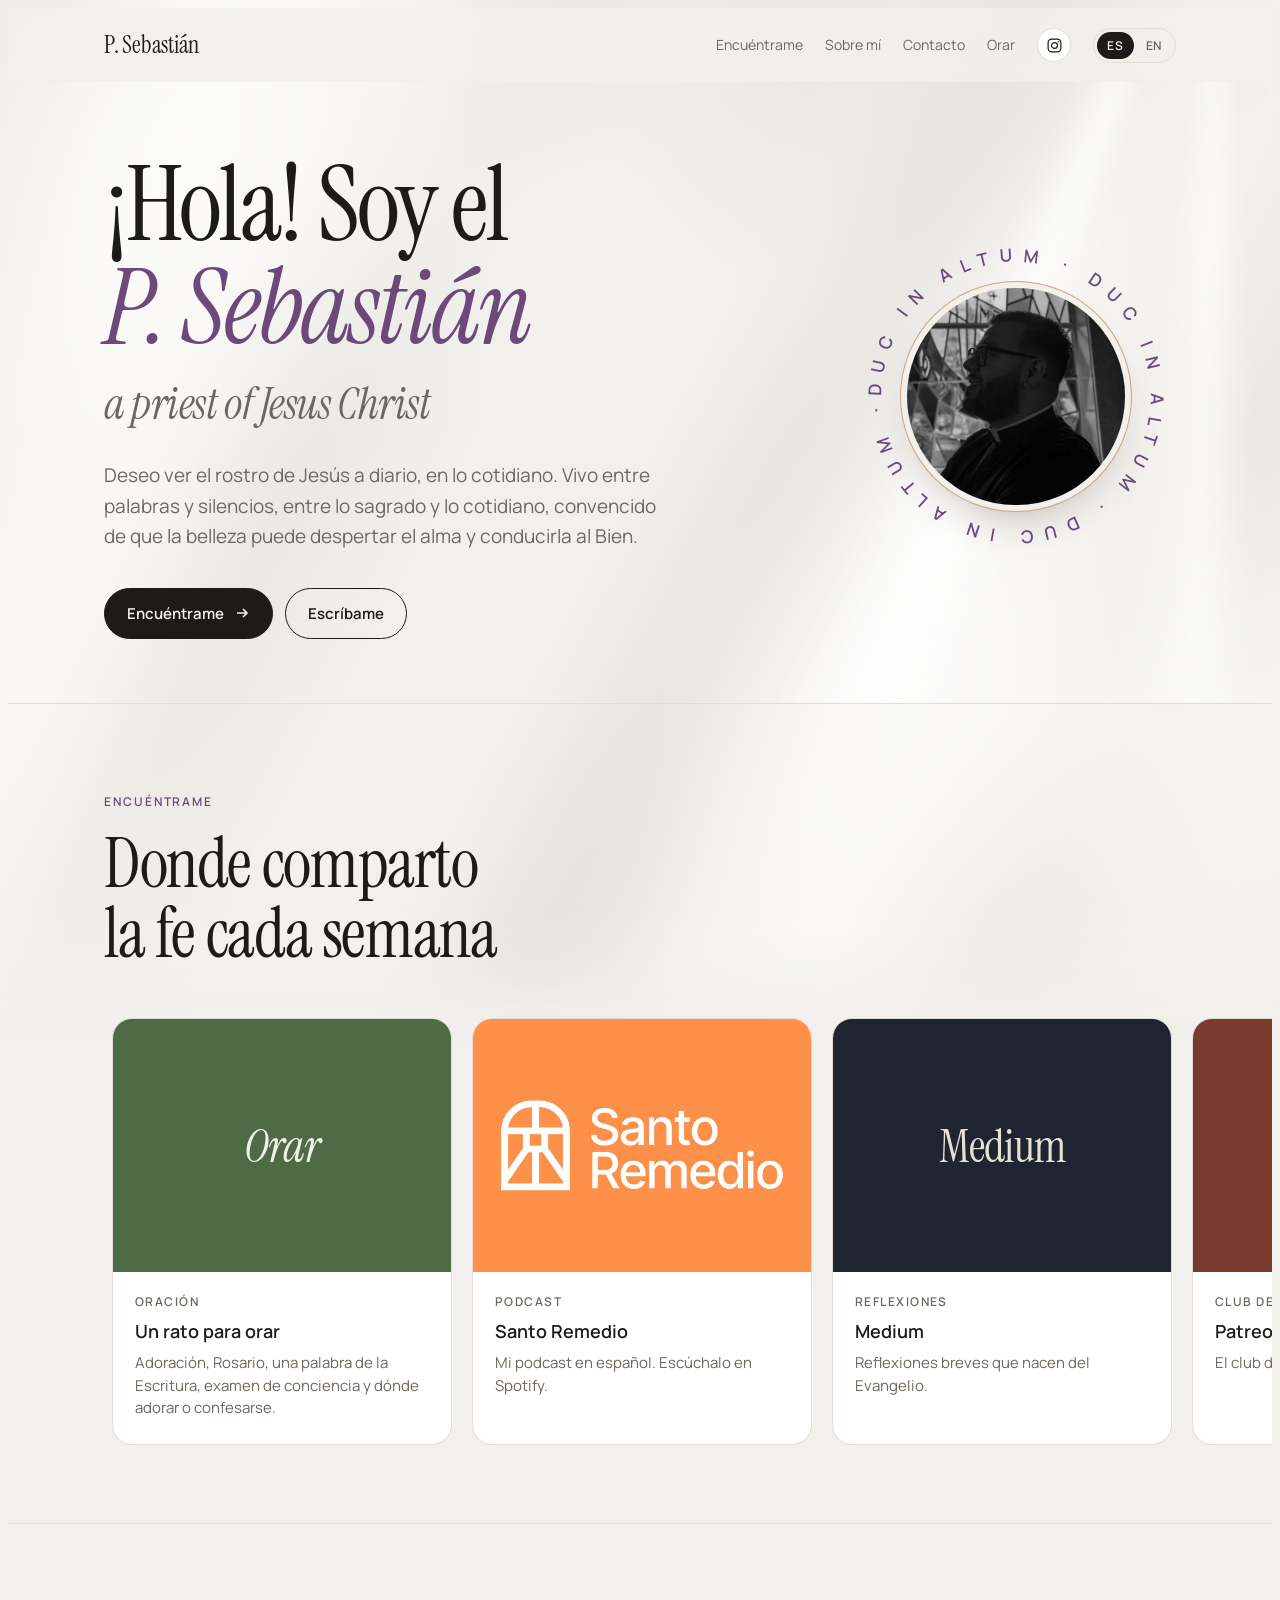
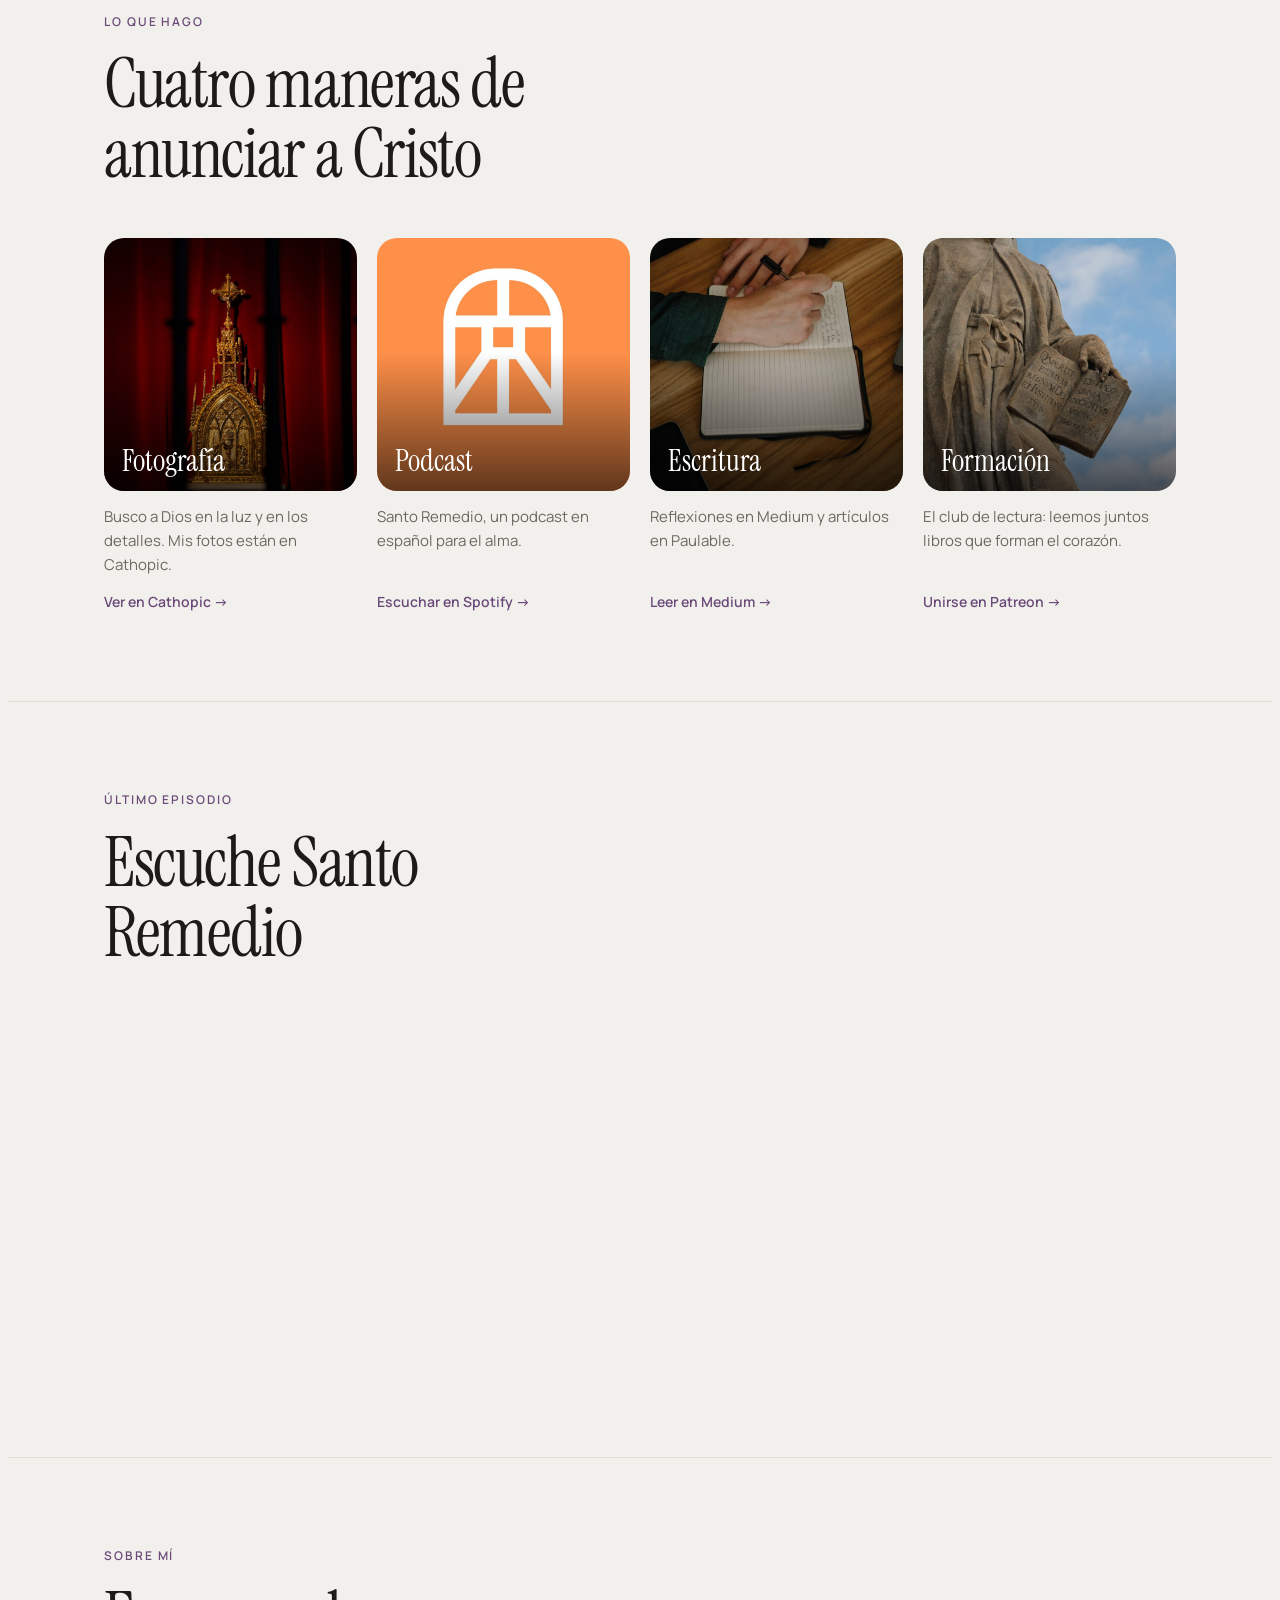
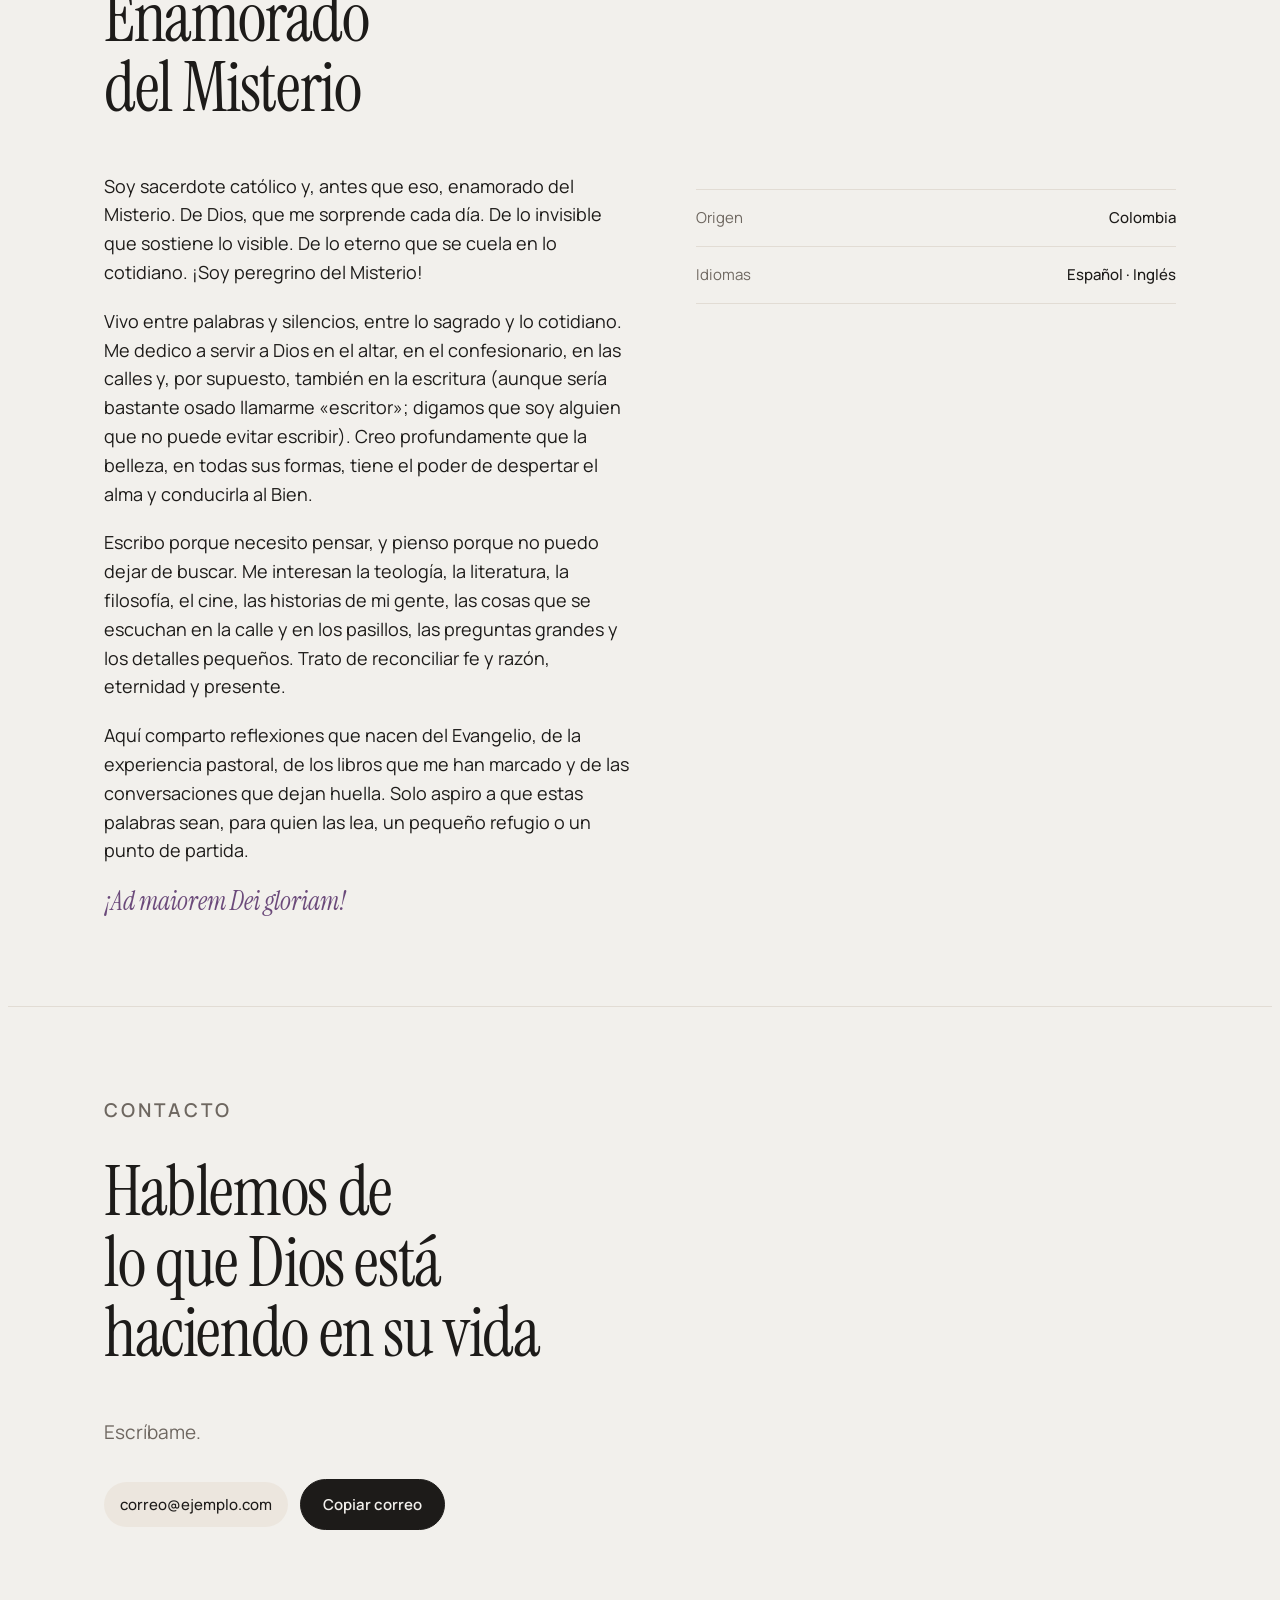
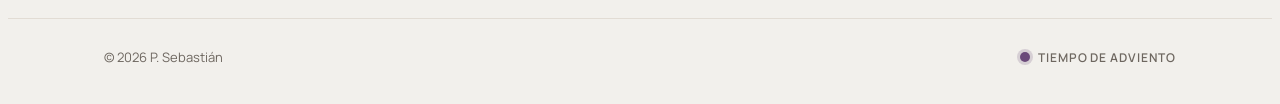
==== commit 3c71a3a5: "Add files via upload" ====
--- a/index.html
+++ b/index.html
@@ -3,20 +3,20 @@
 <head>
 <meta charset="utf-8">
 <meta name="viewport" content="width=device-width, initial-scale=1, viewport-fit=cover">
-<meta name="description" content="Sacerdote católico colombiano, peregrino del Misterio. Podcast Santo Remedio, reflexiones, fotografía, libros recomendados y la Escuela de Virtudes.">
+<meta name="description" content="Sacerdote católico colombiano. Podcast Santo Remedio, reflexiones, fotografía, libros recomendados y la Escuela de Virtudes.">
 <link rel="canonical" href="https://www.el-padrecito.com/">
 <meta property="og:type" content="website">
 <meta property="og:site_name" content="El Padrecito">
 <meta property="og:locale" content="es_ES">
 <meta property="og:title" content="P. Sebastián Muñoz Chavarría · a priest of Jesus Christ">
-<meta property="og:description" content="Sacerdote católico colombiano, peregrino del Misterio. Podcast Santo Remedio, reflexiones, fotografía, libros recomendados y la Escuela de Virtudes.">
+<meta property="og:description" content="Sacerdote católico colombiano. Podcast Santo Remedio, reflexiones, fotografía, libros recomendados y la Escuela de Virtudes.">
 <meta property="og:url" content="https://www.el-padrecito.com/">
 <meta property="og:image" content="https://www.el-padrecito.com/og.jpg">
 <meta property="og:image:width" content="1200">
 <meta property="og:image:height" content="630">
 <meta name="twitter:card" content="summary_large_image">
 <meta name="twitter:title" content="P. Sebastián Muñoz Chavarría · a priest of Jesus Christ">
-<meta name="twitter:description" content="Sacerdote católico colombiano, peregrino del Misterio. Podcast Santo Remedio, reflexiones, fotografía, libros recomendados y la Escuela de Virtudes.">
+<meta name="twitter:description" content="Sacerdote católico colombiano. Podcast Santo Remedio, reflexiones, fotografía, libros recomendados y la Escuela de Virtudes.">
 <meta name="twitter:image" content="https://www.el-padrecito.com/og.jpg">
 <script type="application/ld+json">{"@context": "https://schema.org", "@type": "Person", "name": "Sebastián Muñoz Chavarría", "alternateName": ["P. Sebastián", "El Padrecito"], "jobTitle": "Sacerdote católico", "url": "https://www.el-padrecito.com/", "image": "https://www.el-padrecito.com/retrato.jpg", "sameAs": ["https://www.instagram.com/elpadrecito.co/", "https://open.spotify.com/show/6tqSqzJqAPryxEpeXzeEpU", "https://medium.com/@sebastianmunoz412", "https://www.patreon.com/c/elpadrecito", "https://cathopic.com/@sebastianmunoz412", "https://paulable.com/@sebastian"]}</script>
 <title>P. Sebastián Muñoz Chavarría · a priest of Jesus Christ</title>
@@ -54,7 +54,7 @@
     <div class="hero-grid">
     <div class="hero-text">
     <h1 data-es="¡Hola! Soy el <em>P. Sebastián</em><span class='tagline'>a priest of Jesus Christ</span>" data-en="Hi! I'm <em>Fr. Sebastián</em><span class='tagline'>a priest of Jesus Christ</span>">¡Hola! Soy el <em>P. Sebastián</em><span class='tagline'>a priest of Jesus Christ</span></h1>
-    <p data-es="Peregrino del Misterio. Vivo entre palabras y silencios, entre lo sagrado y lo cotidiano, convencido de que la belleza puede despertar el alma y conducirla al Bien." data-en="A pilgrim of the Mystery. I live between words and silences, between the sacred and the everyday, convinced that beauty can awaken the soul and lead it to the Good.">Peregrino del Misterio. Vivo entre palabras y silencios, entre lo sagrado y lo cotidiano, convencido de que la belleza puede despertar el alma y conducirla al Bien.</p>
+    <p data-es="Deseo ver el rostro de Jesús a diario, en lo cotidiano. Vivo entre palabras y silencios, entre lo sagrado y lo cotidiano, convencido de que la belleza puede despertar el alma y conducirla al Bien." data-en="I long to see the face of Jesus every day, in the ordinary. I live between words and silences, between the sacred and the everyday, convinced that beauty can awaken the soul and lead it to the Good.">Deseo ver el rostro de Jesús a diario, en lo cotidiano. Vivo entre palabras y silencios, entre lo sagrado y lo cotidiano, convencido de que la belleza puede despertar el alma y conducirla al Bien.</p>
     <div class="ctas">
       <a class="btn primary" href="#trabajo"><span data-es="Encuéntrame" data-en="Find me">Encuéntrame</span><svg viewBox="0 0 16 16" fill="none" stroke="currentColor" stroke-width="1.6"><path d="M3 8h10M9 4l4 4-4 4"/></svg></a>
       <a class="btn" href="#contacto"><span data-es="Escríbame" data-en="Get in touch">Escríbame</span></a>
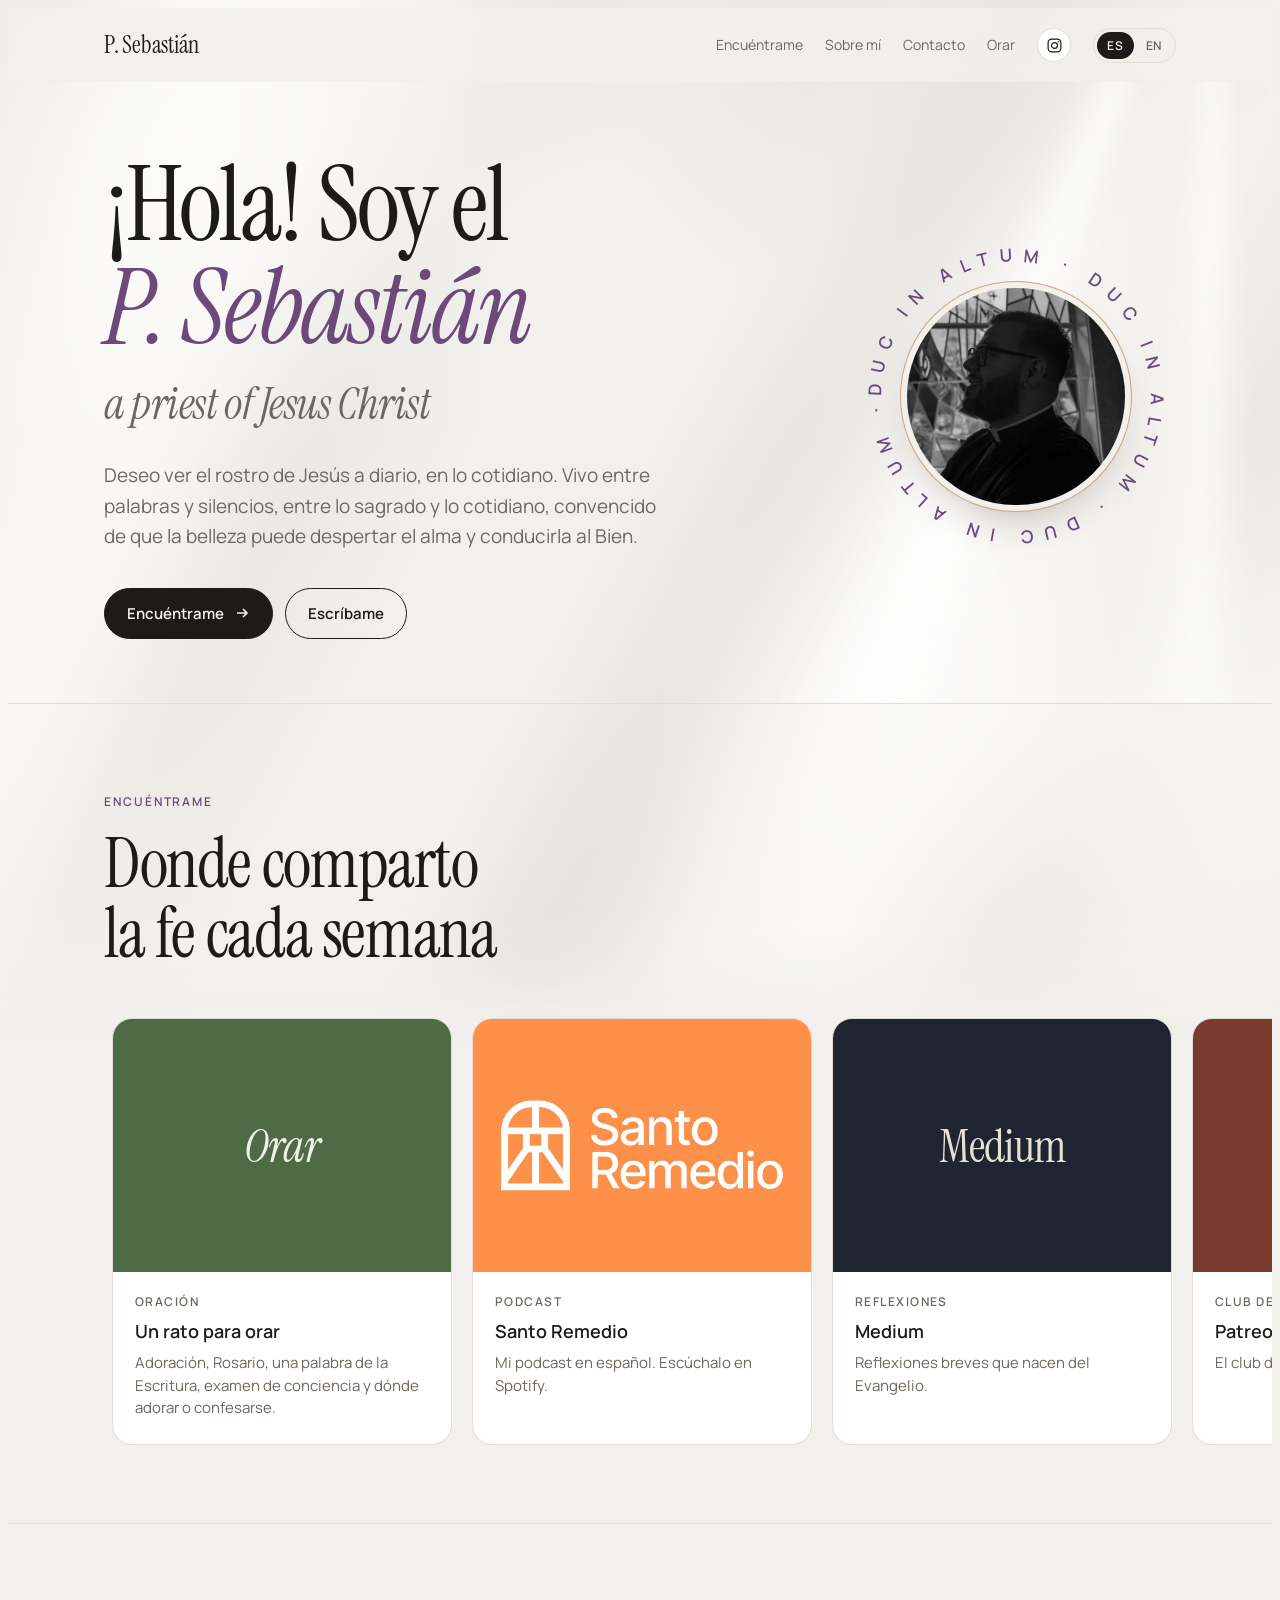
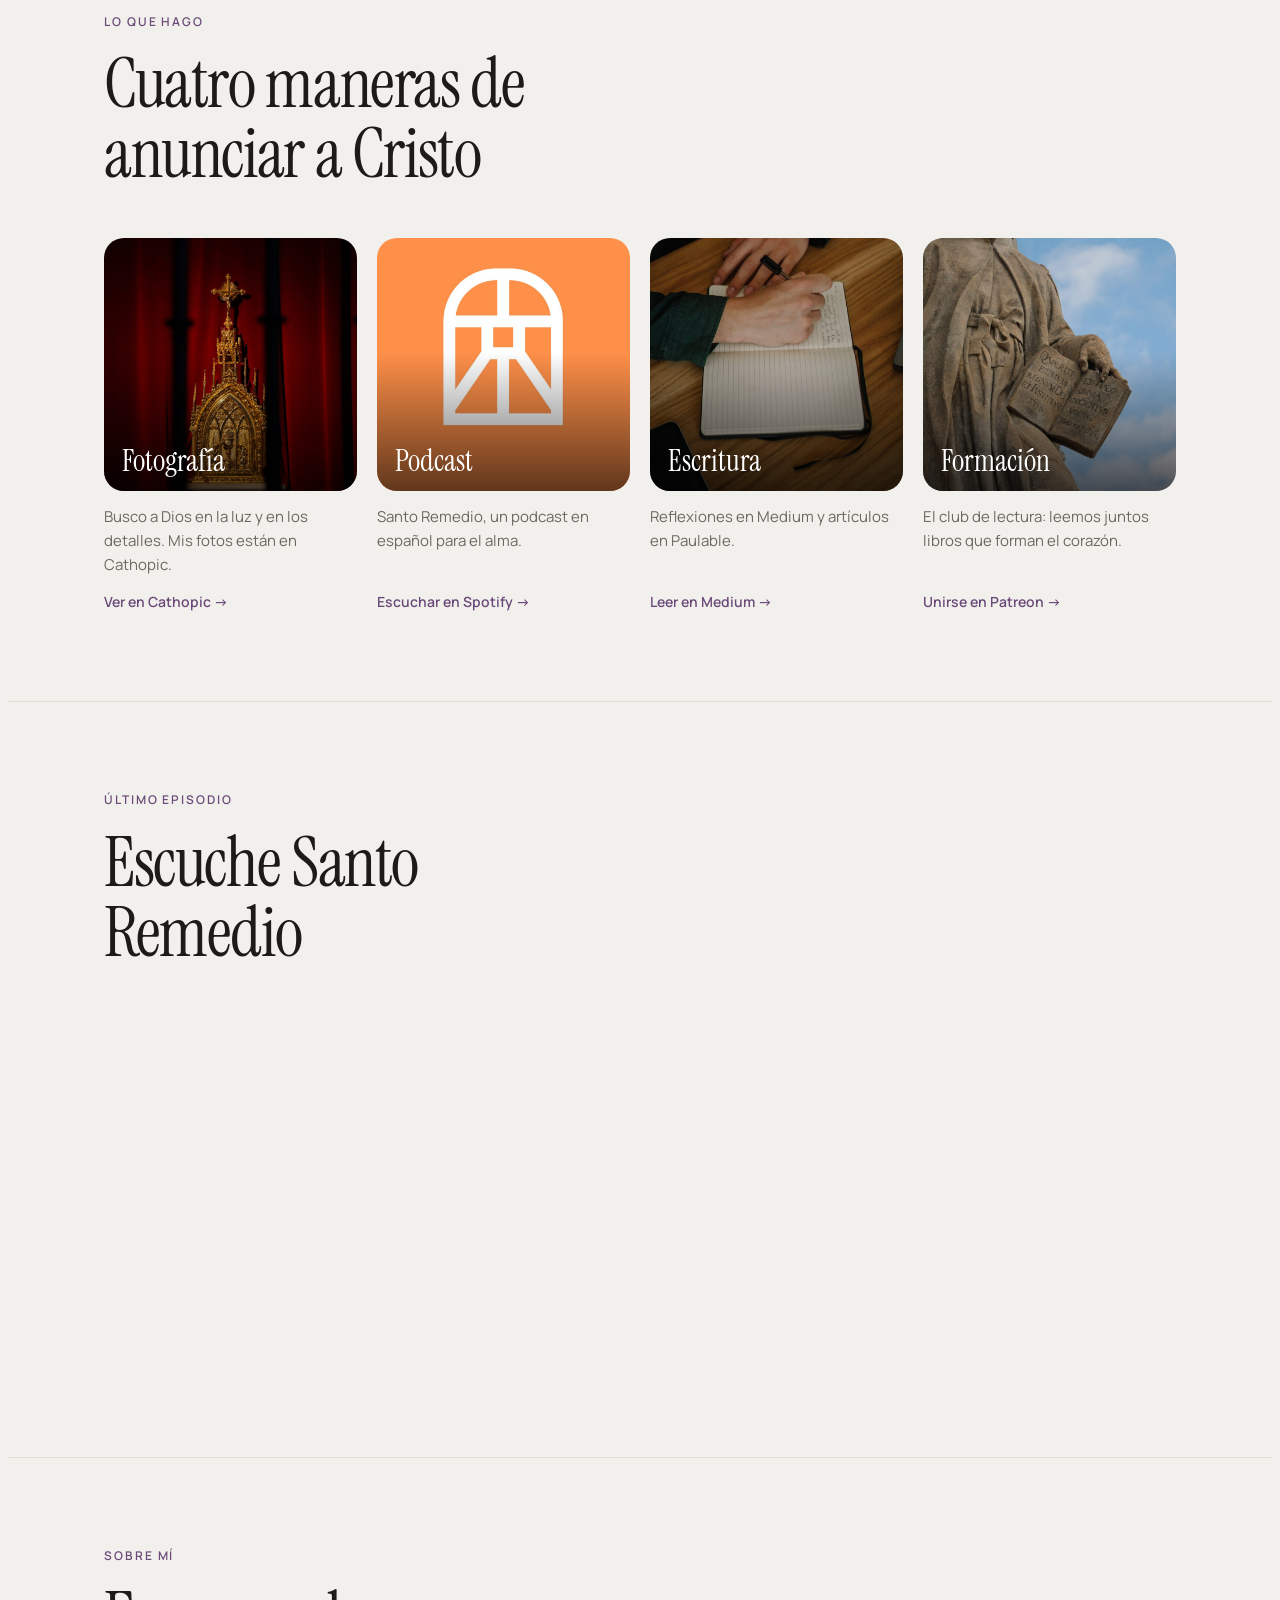
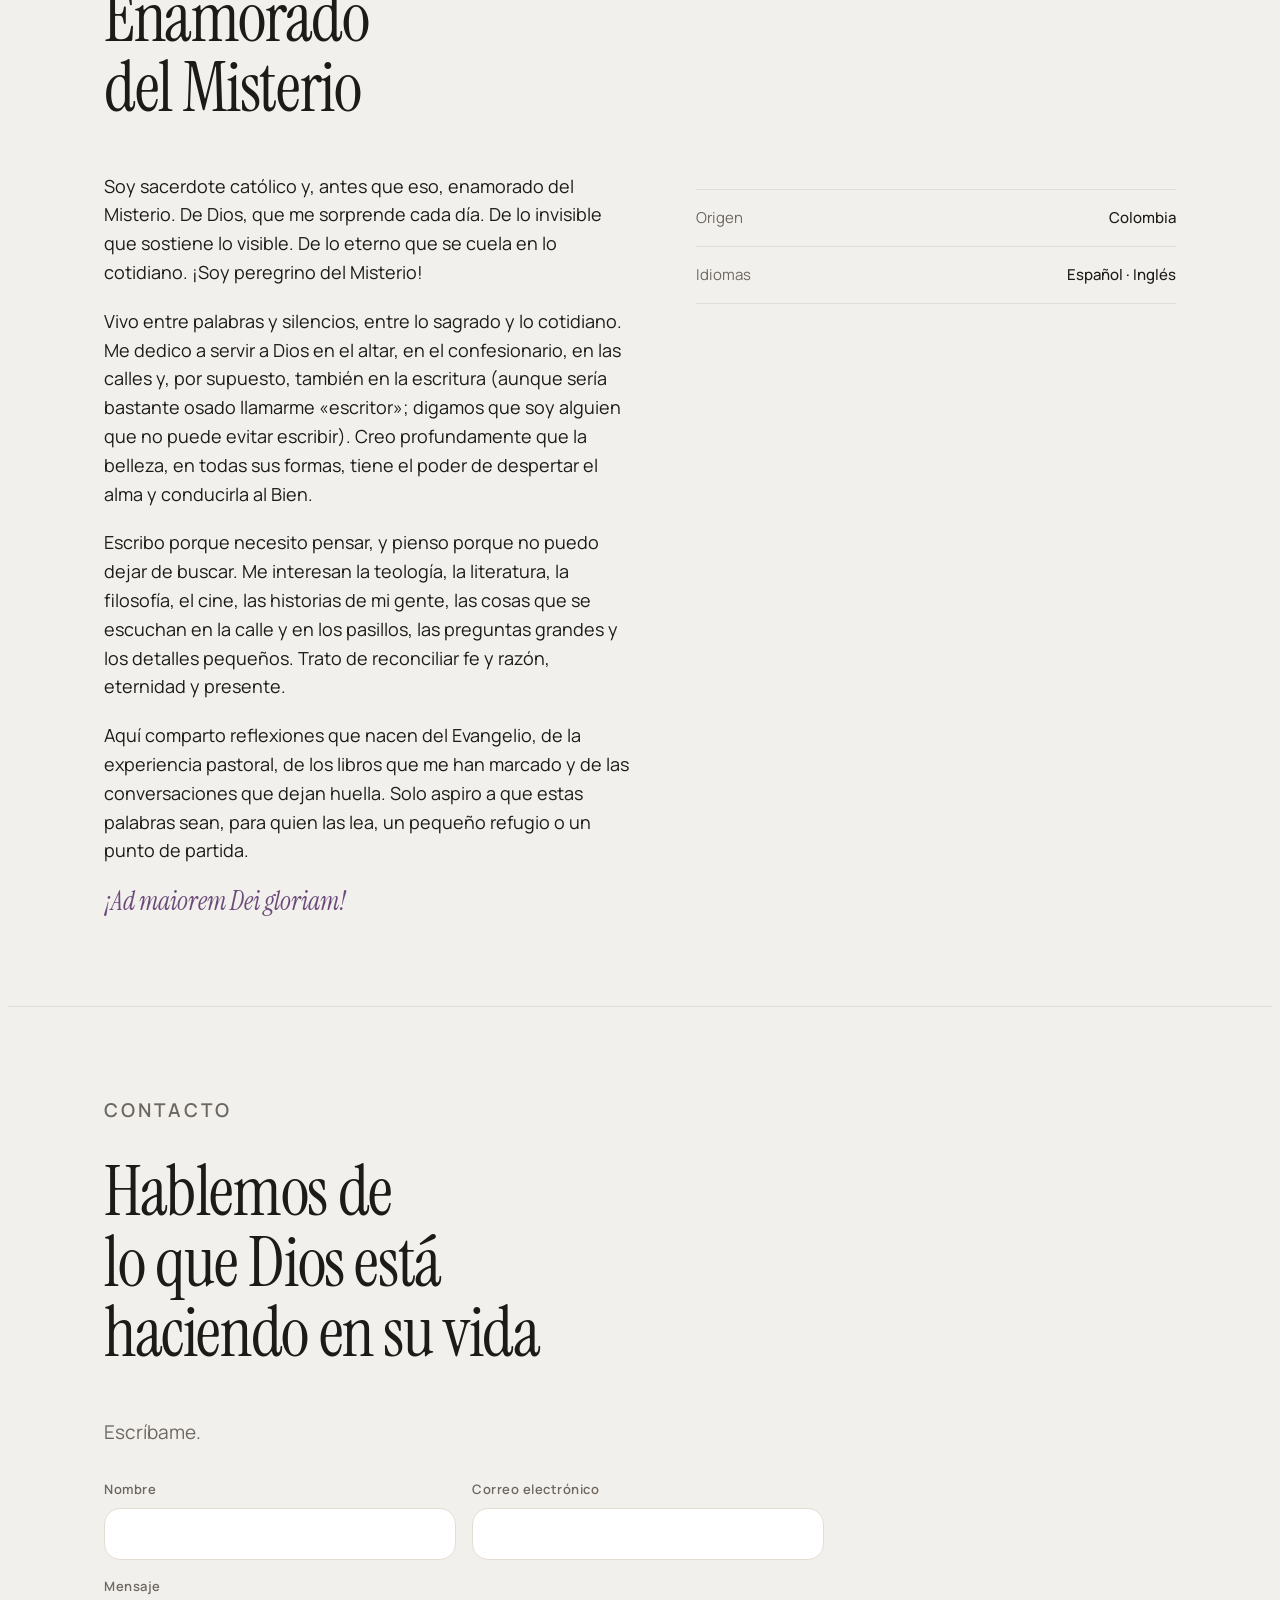
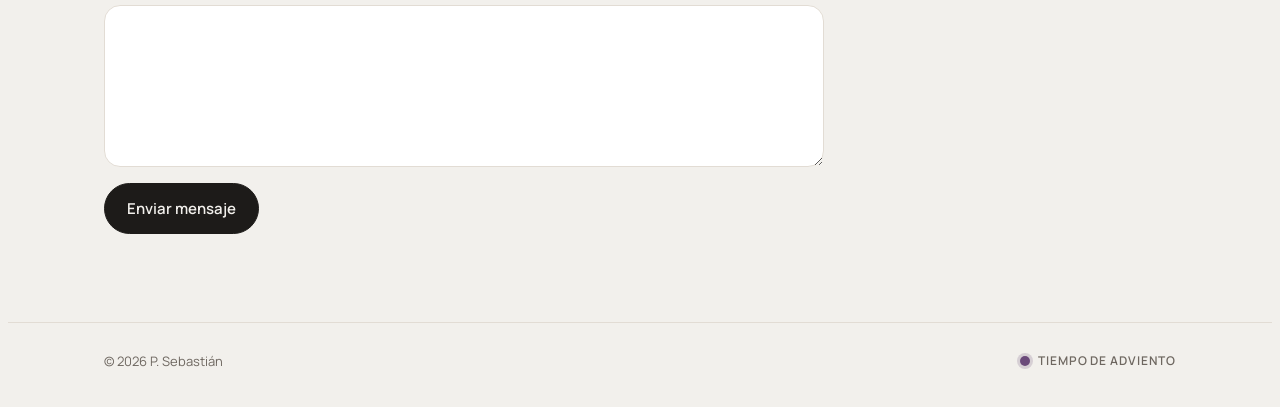
==== commit 2e04138f: "Add files via upload" ====
--- a/index.html
+++ b/index.html
@@ -2,6 +2,7 @@
 <html lang="es">
 <head>
 <meta charset="utf-8">
+<meta name="google-site-verification" content="IvMv8Sf0EALqlpM5vDekLDXO-YM1NBPDoAQ6P27RZOE" />
 <meta name="viewport" content="width=device-width, initial-scale=1, viewport-fit=cover">
 <meta name="description" content="Sacerdote católico colombiano. Podcast Santo Remedio, reflexiones, fotografía, libros recomendados y la Escuela de Virtudes.">
 <link rel="canonical" href="https://www.el-padrecito.com/">
@@ -27,7 +28,7 @@
 <link rel="preconnect" href="https://fonts.gstatic.com" crossorigin>
 <link rel="stylesheet" href="https://fonts.googleapis.com/css2?family=Instrument+Serif:ital@0;1&family=Manrope:wght@400;500;600&display=swap">
 <script src="liturgia.js?v=1"></script>
-<link rel="stylesheet" href="style.css?v=15">
+<link rel="stylesheet" href="style.css?v=17">
 
 </head>
 <body>
@@ -180,11 +181,21 @@
     <p class="label" data-es="Contacto" data-en="Get in touch">Contacto</p>
     <h2 data-es="Hablemos de lo que Dios está haciendo en su vida" data-en="Let's talk about what God is doing in your life">Hablemos de lo que Dios está haciendo en su vida</h2>
     <p data-es="Escríbame." data-en="Write to me.">Escríbame.</p>
-    <div class="mail">
-      <code id="email">correo@ejemplo.com</code>
-      <button class="btn primary" type="button" id="copy"><span data-es="Copiar correo" data-en="Copy email">Copiar correo</span></button>
-      <span class="toast" id="toast" aria-live="polite"></span>
-    </div>
+    <form class="cform" id="cform" action="https://api.web3forms.com/submit" method="POST" novalidate>
+      <input type="hidden" name="access_key" value="c28b8f9b-1e50-4d02-96b4-b2c5b56c30ce">
+      <input type="hidden" name="subject" value="Nuevo mensaje desde el-padrecito.com">
+      <input type="hidden" name="from_name" value="el-padrecito.com">
+      <input type="checkbox" name="botcheck" class="hp" tabindex="-1" autocomplete="off" aria-hidden="true">
+      <div class="cf-row">
+        <label><span data-es="Nombre" data-en="Name">Nombre</span><input type="text" name="name" required autocomplete="name" maxlength="120"></label>
+        <label><span data-es="Correo electrónico" data-en="Email">Correo electrónico</span><input type="email" name="email" required autocomplete="email" maxlength="160"></label>
+      </div>
+      <label><span data-es="Mensaje" data-en="Message">Mensaje</span><textarea name="message" rows="6" required maxlength="5000"></textarea></label>
+      <div class="cf-act">
+        <button class="btn primary" type="submit" id="cf-send"><span data-es="Enviar mensaje" data-en="Send message">Enviar mensaje</span></button>
+        <span class="toast" id="cf-msg" aria-live="polite"></span>
+      </div>
+    </form>
   </div>
 </section>
 
@@ -242,17 +253,21 @@
   g.addEventListener('click',e=>{if(moved){e.preventDefault();moved=false}},true);
   t.querySelectorAll('a,img').forEach(a=>a.setAttribute('draggable','false'));
 
-  // copy email
-  const toast=document.getElementById('toast');
-  document.getElementById('copy').onclick=function(){
-    const txt=document.getElementById('email').textContent;
-    const es=document.documentElement.lang==='es';
-    navigator.clipboard.writeText(txt).then(()=>{toast.textContent=es?'Copiado':'Copied'}).catch(()=>{
-      const r=document.createRange(); r.selectNodeContents(document.getElementById('email'));
-      const s=getSelection(); s.removeAllRanges(); s.addRange(r);
-      toast.textContent=es?'Seleccionado: copie con Ctrl+C':'Selected: copy with Ctrl+C';
-    });
-  };
+  // contact form (Web3Forms)
+  const cf=document.getElementById('cform');
+  if(cf){cf.addEventListener('submit',async function(e){
+    e.preventDefault();
+    const es=document.documentElement.lang!=='en', msg=document.getElementById('cf-msg'), btn=document.getElementById('cf-send');
+    if(!cf.checkValidity()){cf.reportValidity();return}
+    btn.disabled=true; msg.className='toast'; msg.textContent=es?'Enviando…':'Sending…';
+    try{
+      const r=await fetch(cf.action,{method:'POST',headers:{'Accept':'application/json'},body:new FormData(cf)});
+      const d=await r.json();
+      if(r.ok&&d.success){cf.reset();msg.className='toast ok';msg.textContent=es?'¡Gracias! Su mensaje fue enviado. Le responderé pronto.':'Thank you! Your message was sent. I will reply soon.'}
+      else throw 0;
+    }catch(err){msg.className='toast err';msg.textContent=es?'No se pudo enviar. Inténtelo de nuevo en un momento.':'It could not be sent. Please try again in a moment.'}
+    btn.disabled=false;
+  })}
 })();
 </script>
 
--- a/style.css
+++ b/style.css
@@ -237,6 +237,10 @@
 #beads .bd.done{fill:var(--accent);stroke:var(--accent);opacity:.45}
 #beads .bd.on{fill:var(--accent);stroke:var(--accent);opacity:1;r:9}
 #beads .bd.big.on{r:11}
+#beads .xc,#beads .md{stroke-linejoin:round}
+#beads .xc.on,#beads .md.on{fill:var(--accent);stroke:var(--accent);opacity:1}
+#beads .bd{transform-box:fill-box;transform-origin:center}
+#beads .md.on,#beads .xc.on{transform:scale(1.15)}
 .r-panel{min-width:0}
 .r-head{display:flex;flex-wrap:wrap;gap:10px;align-items:center;font-size:12px;font-weight:600;letter-spacing:.12em;text-transform:uppercase;color:var(--accent)}
 .r-head span+span{color:var(--muted)}
@@ -266,3 +270,16 @@
 .tiempo{display:inline-flex;align-items:center;gap:8px;font-size:12px;font-weight:600;letter-spacing:.08em;text-transform:uppercase;color:var(--muted)}
 .tiempo i{width:10px;height:10px;border-radius:50%;display:inline-block;box-shadow:0 0 0 3px color-mix(in srgb,var(--accent) 20%,transparent)}
 @media (max-width:900px){.rosario{grid-template-columns:1fr;padding:24px}#beads{max-width:300px;margin:0 auto}.x-list{grid-template-columns:1fr}}
+@media (max-width:600px){.o .r-head span+span::before{display:none}.o .r-head{flex-direction:column;align-items:flex-start;gap:2px}}
+
+.cform{display:grid;gap:16px;max-width:720px}
+.cf-row{display:grid;grid-template-columns:1fr 1fr;gap:16px}
+.cform label{display:grid;gap:8px;font-size:13px;font-weight:600;letter-spacing:.04em;color:var(--muted)}
+.cform input,.cform textarea{font:400 16px var(--body);color:var(--ink);background:var(--surface);border:1px solid var(--line);border-radius:16px;padding:14px 16px;width:100%;box-sizing:border-box;transition:border-color .2s,box-shadow .2s}
+.cform textarea{resize:vertical;min-height:150px}
+.cform input:focus,.cform textarea:focus{outline:0;border-color:var(--accent);box-shadow:0 0 0 4px color-mix(in srgb,var(--accent) 15%,transparent)}
+.cf-act{display:flex;align-items:center;gap:16px;flex-wrap:wrap}
+.cf-act .btn:disabled{opacity:.6;cursor:default}
+.cform .hp{display:none}
+.toast.ok{color:var(--accent)}.toast.err{color:#a33}
+@media (max-width:640px){.cf-row{grid-template-columns:1fr}}
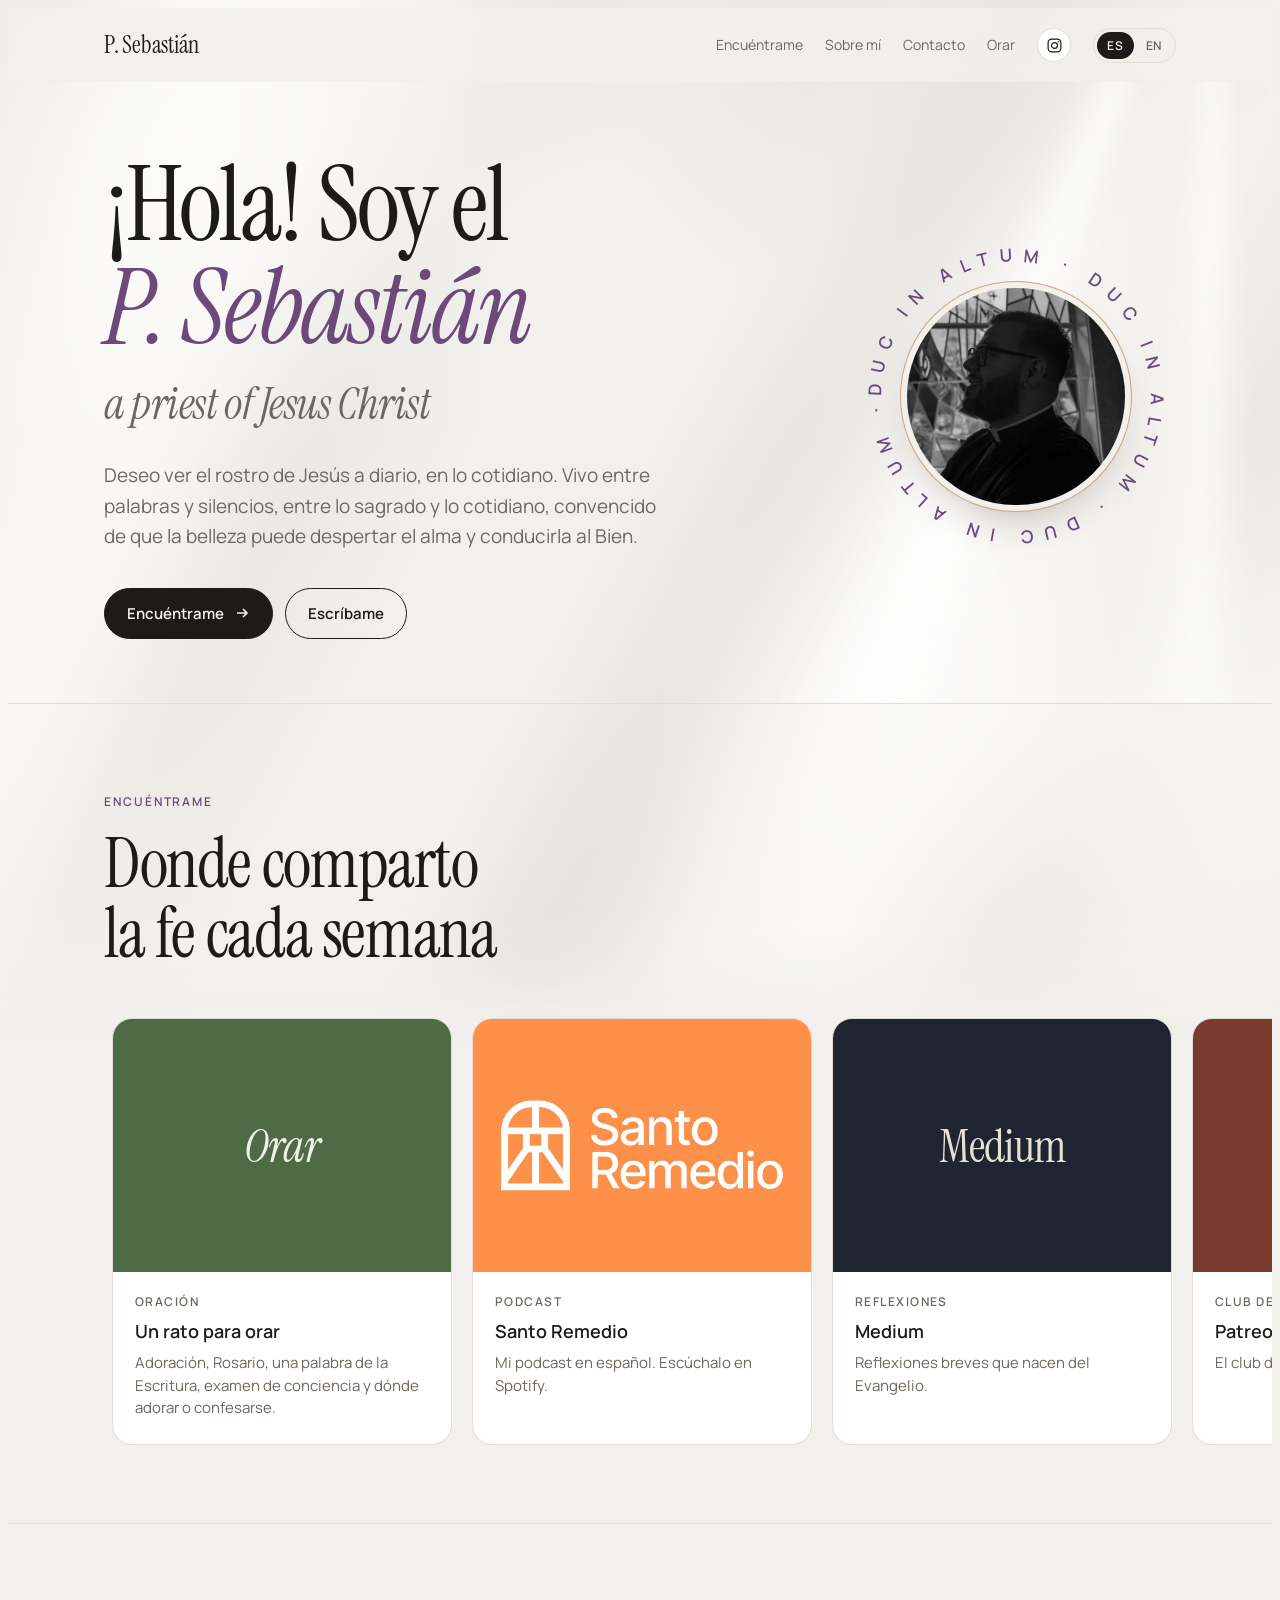
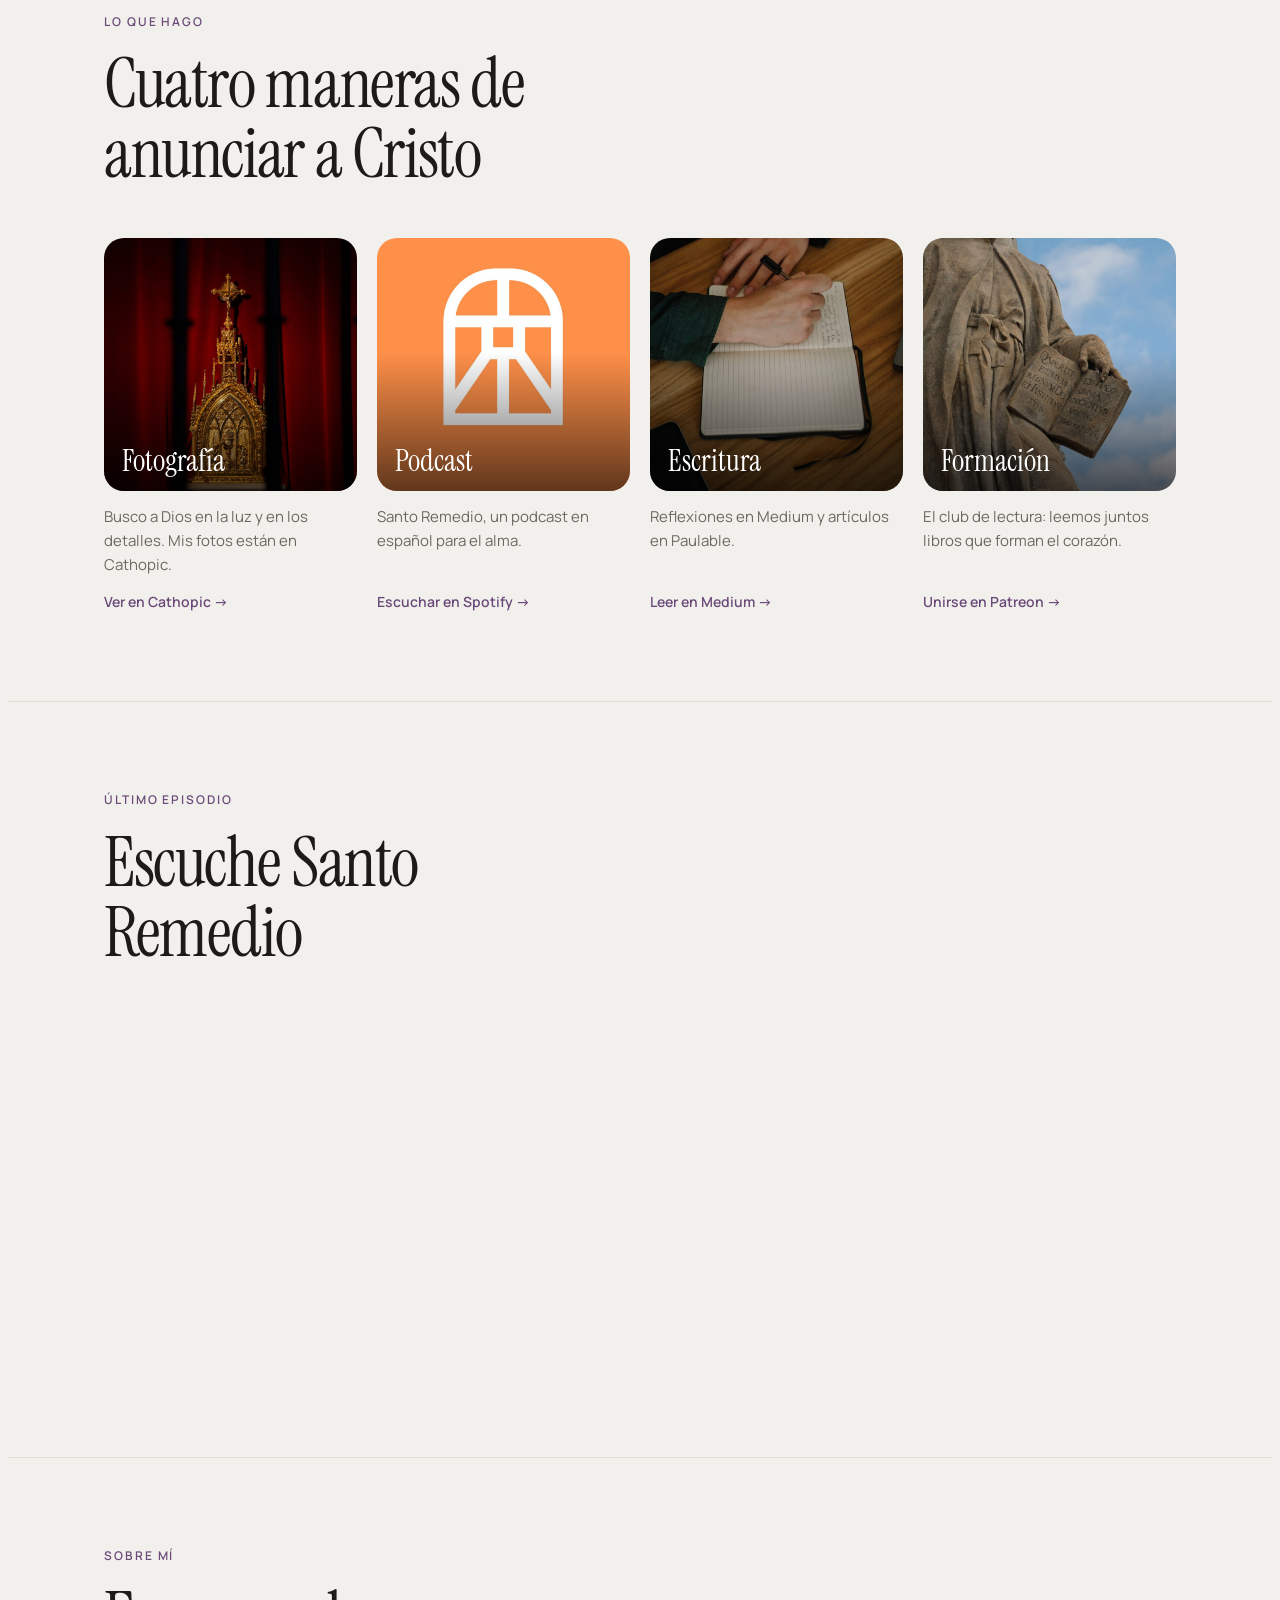
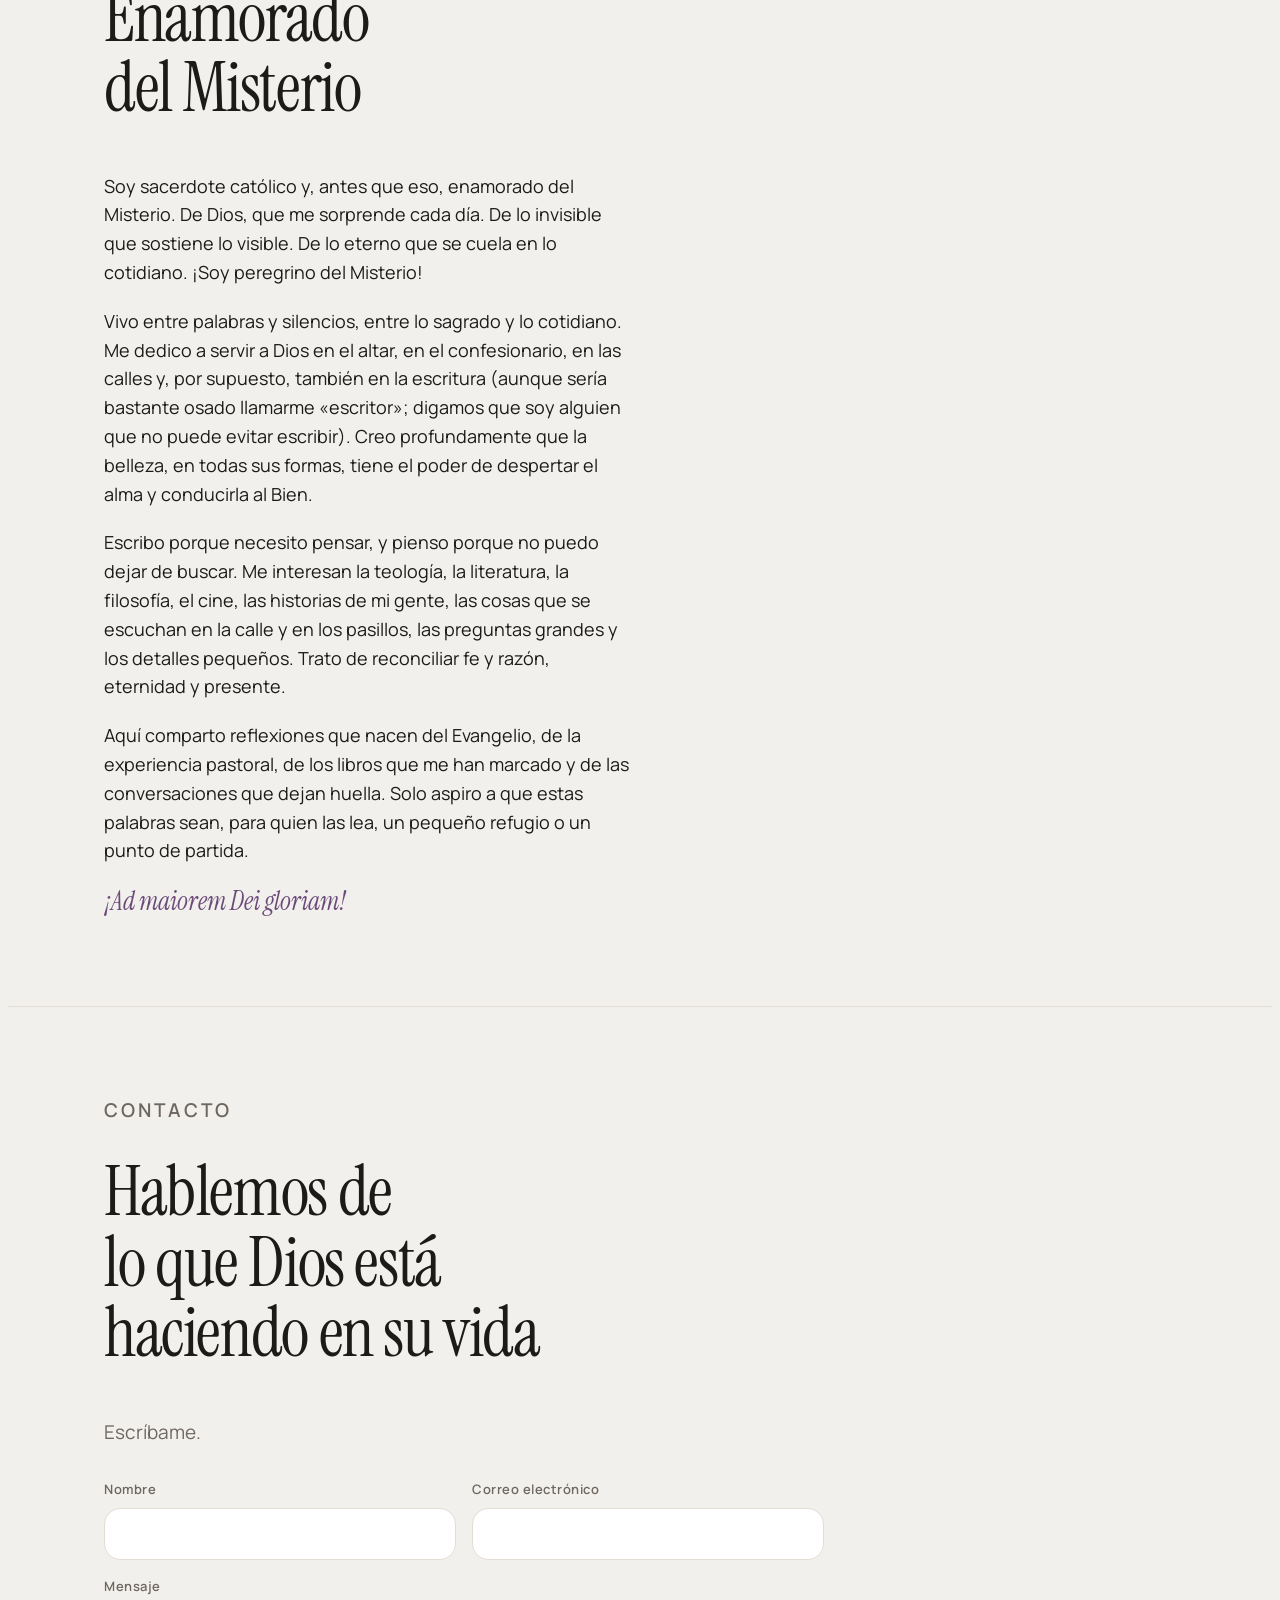
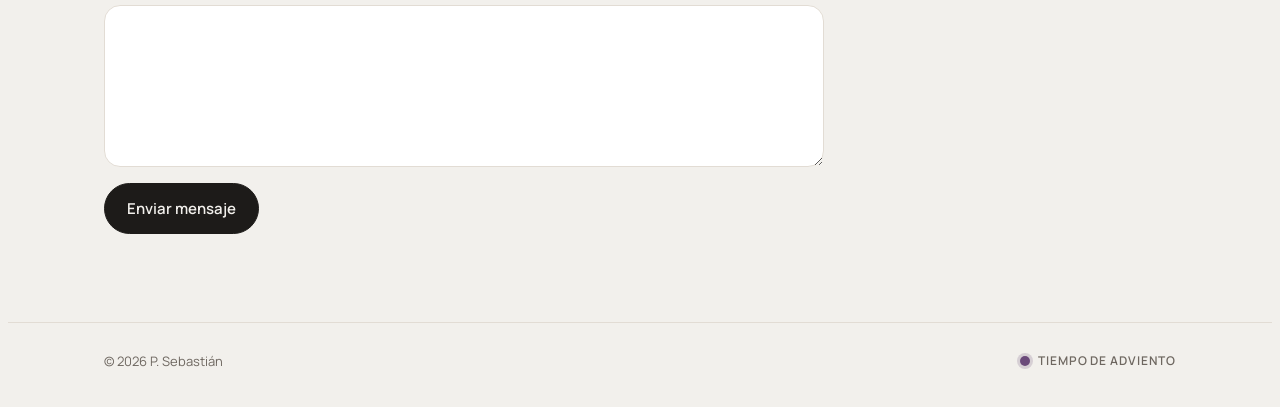
==== commit 761033c4: "Quitar datos de origen, idiomas y formación de la portada Co-Authored-By: Claude Haiku 5.5 <noreply@" ====
--- a/index.html
+++ b/index.html
@@ -19,7 +19,7 @@
 <meta name="twitter:title" content="P. Sebastián Muñoz Chavarría · a priest of Jesus Christ">
 <meta name="twitter:description" content="Sacerdote católico colombiano. Podcast Santo Remedio, reflexiones, fotografía, libros recomendados y la Escuela de Virtudes.">
 <meta name="twitter:image" content="https://www.el-padrecito.com/og.jpg">
-<script type="application/ld+json">{"@context": "https://schema.org", "@type": "Person", "name": "Sebastián Muñoz Chavarría", "alternateName": ["P. Sebastián", "El Padrecito"], "jobTitle": "Sacerdote católico", "url": "https://www.el-padrecito.com/", "image": "https://www.el-padrecito.com/retrato.jpg", "sameAs": ["https://www.instagram.com/elpadrecito.co/", "https://open.spotify.com/show/6tqSqzJqAPryxEpeXzeEpU", "https://medium.com/@sebastianmunoz412", "https://www.patreon.com/c/elpadrecito", "https://cathopic.com/@sebastianmunoz412", "https://paulable.com/@sebastian"]}</script>
+<script type="application/ld+json">{"@context": "https://schema.org", "@type": "Person", "name": "Sebastián Muñoz Chavarría", "alternateName": ["P. Sebastián", "El Padrecito"], "jobTitle": "Sacerdote católico", "url": "https://www.el-padrecito.com/", "image": "https://www.el-padrecito.com/retrato.jpg", "sameAs": ["https://www.instagram.com/el.padrecito.co/", "https://open.spotify.com/show/6tqSqzJqAPryxEpeXzeEpU", "https://medium.com/@sebastianmunoz412", "https://www.patreon.com/c/elpadrecito", "https://cathopic.com/@sebastianmunoz412", "https://paulable.com/@sebastian"]}</script>
 <title>P. Sebastián Muñoz Chavarría · a priest of Jesus Christ</title>
 <link rel="icon" href="favicon.svg" type="image/svg+xml">
 <link rel="icon" href="favicon-32.png" sizes="32x32" type="image/png">
@@ -41,7 +41,7 @@
       <a href="#sobre" data-es="Sobre mí" data-en="About">Sobre mí</a>
       <a href="#contacto" data-es="Contacto" data-en="Contact">Contacto</a>
       <a href="orar.html" data-es="Orar" data-en="Pray">Orar</a>
-      <a class="ig" href="https://www.instagram.com/elpadrecito.co/" target="_blank" rel="noopener" aria-label="Instagram @elpadrecito.co" title="@elpadrecito.co"><svg viewBox="0 0 24 24" width="17" height="17" fill="none" stroke="currentColor" stroke-width="1.7" aria-hidden="true"><rect x="3" y="3" width="18" height="18" rx="5"/><circle cx="12" cy="12" r="4.2"/><circle cx="17.4" cy="6.6" r="1.1" fill="currentColor" stroke="none"/></svg></a>
+      <a class="ig" href="https://www.instagram.com/el.padrecito.co/" target="_blank" rel="noopener" aria-label="Instagram @el.padrecito.co" title="@el.padrecito.co"><svg viewBox="0 0 24 24" width="17" height="17" fill="none" stroke="currentColor" stroke-width="1.7" aria-hidden="true"><rect x="3" y="3" width="18" height="18" rx="5"/><circle cx="12" cy="12" r="4.2"/><circle cx="17.4" cy="6.6" r="1.1" fill="currentColor" stroke="none"/></svg></a>
       <div class="lang" role="group" aria-label="Idioma / Language">
         <button type="button" id="lang-es" aria-pressed="true">ES</button>
         <button type="button" id="lang-en" aria-pressed="false">EN</button>
@@ -167,11 +167,6 @@
         <p data-es="Aquí comparto reflexiones que nacen del Evangelio, de la experiencia pastoral, de los libros que me han marcado y de las conversaciones que dejan huella. Solo aspiro a que estas palabras sean, para quien las lea, un pequeño refugio o un punto de partida." data-en="Here I share reflections born from the Gospel, from pastoral experience, from the books that have shaped me and from the conversations that leave a mark. My only hope is that these words may be, for whoever reads them, a small refuge or a place to begin.">Aquí comparto reflexiones que nacen del Evangelio, de la experiencia pastoral, de los libros que me han marcado y de las conversaciones que dejan huella. Solo aspiro a que estas palabras sean, para quien las lea, un pequeño refugio o un punto de partida.</p>
         <p class="quote">¡Ad maiorem Dei gloriam!</p>
       </div>
-      <dl class="facts">
-        <div><dt data-es="Origen" data-en="From">Origen</dt><dd>Colombia</dd></div>
-        <div><dt data-es="Idiomas" data-en="Languages">Idiomas</dt><dd data-es="Español · Inglés" data-en="Spanish · English">Español · Inglés</dd></div>
-        <div><dt data-es="Formación" data-en="Studies">Formación</dt><dd data-es="M.Div. · Lic. en Derecho Canónico (en curso)" data-en="M.Div. · Lic. in Canon Law (in progress)">M.Div. · Lic. en Derecho Canónico (en curso)</dd></div>
-      </dl>
     </div>
   </div>
 </section>
